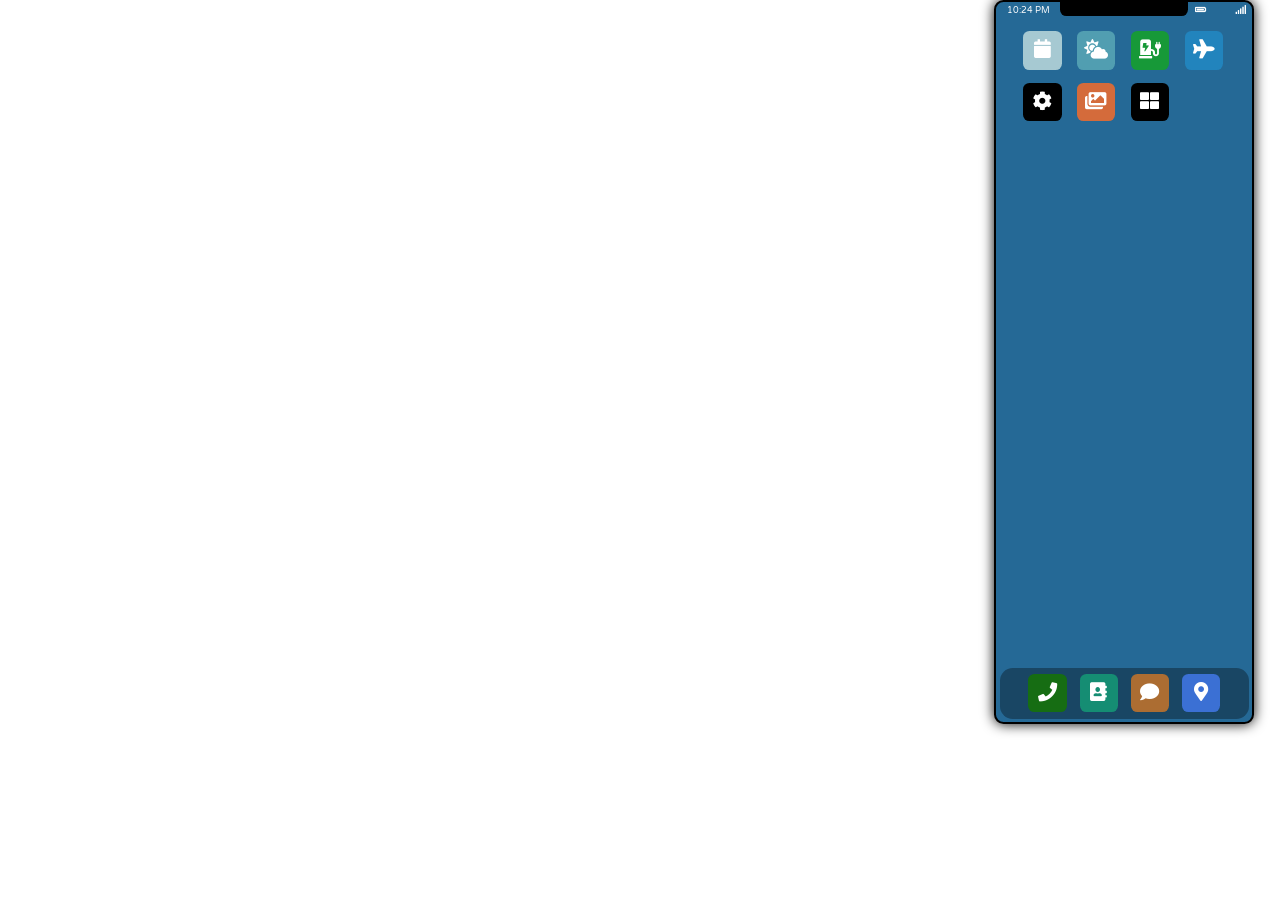
==== index.html @ 5452edf6 "added new apps and fixed ui issues" ====
<!DOCTYPE html>
<html lang="en">
  <head>
    <meta charset="utf-8" />
    <link rel="stylesheet" href="css/fontawesome.css" />
    <link rel="stylesheet" href="css/app.css" />
    <title>smartphone</title>
  </head>
  <body>
    <div id="smartphone">
      <div id="head">
        <div id="clock">
          <div class="time"></div>
        </div>
        <div id="notch"></div>
        <div id="headInfo">
         
          <i class="fas fa-battery-full" id="battery"></i>
          <i class="fas fa-signal" id="signal"></i>
        </div>
      </div>
      <div id="homeScreen">
        <div id="apps">
          <div class="app" id="appCalenderButton">
            <i class="fas fa-calendar"></i>
          </div>
          <div class="app" id="appWeatherButton">
            <i class="fas fa-cloud-sun"></i>
          </div>
          <div class="app" id="appChargeButton">
            <i class="fas fa-charging-station"></i>
          </div>
          <div class="app" id="appAirplaneButton">
            <i class="fas fa-plane"></i>
          </div>
          <div class="app" id="appSettingsButton">
          <i class="fas fa-cog"></i>
          </div>
          <div class="app" id="appGalleryButton">
          <i class="fas fa-images"></i>
          </div>
          <div class="app" id="appWidgetsButton">
          <i class="fas fa-th-large"></i>
          </div>
        </div>
        <div id="fav">
          <div class="app" id="appPhoneButton">
            <i class="fas fa-phone"></i>
          </div>
          <div class="app" id="appContactsButton">
            <i class="fas fa-address-book"></i>
          </div>
          <div class="app" id="appMessagesButton">
            <i class="fas fa-comment"></i>
          </div>
          <div class="app" id="appGpsButton">
            <i class="fas fa-map-marker-alt"></i>
          </div>
        </div>
      </div>

      <div id="appScreen">
        <!-- CONTACTS -->
        <div id="appContacts">
          <div id="appContactsOverview">
            <h5>Contacts</h5>
            <input type="text" id="appContactsSearch" placeholder="Search" />
            <div id="appContactsList"></div>
          </div>
          <div id="appContactsEdit">
            <div id="editContactHead">
              <i class="fas fa-chevron-left"></i> Contacts
            </div>
            <div id="editContactLetter">
              <span></span>
            </div>
            <div id="editContactName"></div>
            <div id="editContactButtons">
              <div><i class="fas fa-phone"></i></div>
              <div><i class="fas fa-comment"></i></div>
              <div id="editContactDeleteButton">
                <i class="fas fa-trash"></i>
              </div>
            </div>
            <div id="editContact">
              <input type="hidden" id="contactId" />
              <input type="text" id="contactNewName" />
              <input type="text" id="contactNewPhone" />
            </div>
          </div>
        </div>
        <!-- CONTACTS END -->
		 <!-- Settings App -->
		<div id="appSettings" style="display:none;">
			<div class="settings-header">
			<h5>Settings</h5>
			<input type="text" placeholder="Search settings" id="settingsSearch"/>
			</div>
			<div class="settings-list">
			<div class="settings-item" data-section="about">
				<i class="fas fa-info-circle"></i>
				<span>About Phone</span>
			</div>
			<div class="settings-item" data-section="network">
				<i class="fas fa-wifi"></i>
				<span>Network & Internet</span>
			</div>
			<div class="settings-item" data-section="apps">
				<i class="fas fa-mobile-alt"></i>
				<span>Apps</span>
			</div>
			<div class="settings-item" data-section="notifications">
				<i class="fas fa-bell"></i>
				<span>Notifications</span>
			</div>
			<div class="settings-item" data-section="battery">
				<i class="fas fa-battery-full"></i>
				<span>Battery</span>
			</div>
			<div class="settings-item" data-section="wallpaper">
				<i class="fas fa-image"></i>
				<span>Wallpaper & Style</span>
			</div>
			</div>
		</div>

		<!-- Gallery App -->
		<div id="appGallery" style="display:none;">
			<div class="gallery-header">
			<h5>Photos</h5>
			<div class="gallery-actions">
				<i class="fas fa-search"></i>
				<i class="fas fa-ellipsis-v"></i>
			</div>
			</div>
			<div class="gallery-tabs">
			<span class="active">Photos</span>
			<span>Albums</span>
			<span>Sharing</span>
			</div>
			<div class="gallery-grid" id="photoGrid"></div>
		</div>

		<!-- Widgets Panel -->
		<div id="widgetsPanel" style="display:none;">
			<div class="widgets-header">
			<h5>Add Widgets</h5>
			</div>
			<div class="widgets-grid">
			<div class="widget-item" data-widget="clock">
				<i class="fas fa-clock"></i>
				<span>Clock</span>
			</div>
			<div class="widget-item" data-widget="weather">
				<i class="fas fa-cloud-sun"></i>
				<span>Weather</span>
			</div>
			<div class="widget-item" data-widget="calendar">
				<i class="fas fa-calendar"></i>
				<span>Calendar</span>
			</div>
			</div>
		</div>

		 <!-- Messages App Main Screen -->
		 <div id="appMessages" style="display:none;">
			<div class="messages-header">
			  <h5>Messages</h5>
			  <div class="message-actions">
				<i class="fas fa-edit" id="newMessageBtn"></i>
				<i class="fas fa-search" id="searchMessagesBtn"></i>
			  </div>
			</div>
			<div class="messages-search" style="display:none;">
			  <input type="text" placeholder="Search messages" id="messageSearchInput"/>
			</div>
			<div class="messages-list" id="messagesList">
			  <!-- Messages list will be populated here -->
			</div>
		  </div>
		
		  <!-- Individual Chat Screen -->
		  <div id="chatScreen" style="display:none;">
			<div class="chat-header">
			  <div class="chat-header-left">
				<i class="fas fa-chevron-left" id="backToMessages"></i>
				<div class="chat-contact">
				  <div class="chat-contact-name"></div>
				  <div class="chat-contact-status">online</div>
				</div>
			  </div>
			  <div class="chat-header-right">
				<i class="fas fa-phone"></i>
				<i class="fas fa-video"></i>
				<i class="fas fa-info-circle"></i>
			  </div>
			</div>
			
			<div class="chat-messages" id="chatMessages">
			  <!-- Chat messages will be populated here -->
			</div>
		
			<div class="chat-input-area">
			  <div class="chat-attachments">
				<i class="fas fa-camera"></i>
				<i class="fas fa-image"></i>
				<i class="fas fa-map-marker-alt"></i>
				<i class="fas fa-microphone"></i>
			  </div>
			  <div class="chat-input-wrapper">
				<input type="text" placeholder="iMessage" id="messageInput"/>
				<i class="fas fa-paper-plane" id="sendMessage"></i>
			  </div>
			</div>
		  </div>
		
		  <!-- New Message Screen -->
		  <div id="newMessageScreen" style="display:none;">
			<div class="new-message-header">
			  <i class="fas fa-chevron-left" id="backFromNew"></i>
			  <h5>New Message</h5>
			</div>
			<div class="new-message-to">
			  <span>To:</span>
			  <input type="text" id="newMessageRecipient" placeholder="Enter name or number"/>
			</div>
			<div class="suggested-contacts" id="suggestedContacts">
			  <!-- Suggested contacts will appear here -->
			</div>
		  </div>
		
		  <!-- Attachment Preview -->
		  <div id="attachmentPreview" style="display:none;">
			<div class="attachment-header">
			  <i class="fas fa-times" id="closeAttachment"></i>
			  <div class="attachment-actions">
				<i class="fas fa-crop"></i>
				<i class="fas fa-adjust"></i>
				<i class="fas fa-magic"></i>
			  </div>
			</div>
			<div class="attachment-content">
			  <!-- Preview content goes here -->
			</div>
			<div class="attachment-footer">
			  <button id="cancelAttachment">Cancel</button>
			  <button id="sendAttachment">Send</button>
			</div>
		  </div>
		   <!-- Phone App Main Screen -->
  <div id="phoneApp" style="display:none;">
    <div class="phone-tabs">
      <div class="tab active" data-tab="favorites">
        <i class="fas fa-star"></i>
        <span>Favorites</span>
      </div>
      <div class="tab" data-tab="recents">
        <i class="fas fa-clock"></i>
        <span>Recents</span>
      </div>
      <div class="tab" data-tab="contacts">
        <i class="fas fa-address-book"></i>
        <span>Contacts</span>
      </div>
      <div class="tab" data-tab="keypad">
        <i class="fas fa-th"></i>
        <span>Keypad</span>
      </div>
    </div>

    <!-- Favorites Screen -->
    <div class="phone-screen active" id="favoritesScreen">
      <div class="favorites-list">
        <!-- Favorites will be populated here -->
      </div>
      <button class="add-favorite-btn">
        <i class="fas fa-plus"></i> Add Favorite
      </button>
    </div>

    <!-- Recents Screen -->
    <div class="phone-screen" id="recentsScreen">
      <div class="recents-list">
        <!-- Recent calls will be populated here -->
      </div>
      <button class="clear-recents-btn">
        <i class="fas fa-trash"></i> Clear
      </button>
    </div>

    <!-- Contacts Screen -->
    <div class="phone-screen" id="contactsScreen">
      <div class="contacts-search">
        <i class="fas fa-search"></i>
        <input type="text" placeholder="Search Contacts" id="contactSearchInput"/>
      </div>
      <div class="contacts-list">
        <!-- Contacts will be populated here -->
      </div>
      <button class="add-contact-btn">
        <i class="fas fa-plus"></i> Add Contact
      </button>
    </div>

    <!-- Keypad Screen -->
    <div class="phone-screen" id="keypadScreen">
      <div class="keypad-display">
        <input type="tel" id="phoneNumber" readonly/>
        <i class="fas fa-backspace" id="backspace"></i>
      </div>
      <div class="keypad-grid">
        <!-- Keypad buttons will be generated here -->
      </div>
      <button class="call-btn">
        <i class="fas fa-phone"></i>
      </button>
    </div>
  </div>

  <!-- Call Screen -->
  <div id="callScreen" style="display:none;">
    <div class="call-info">
      <div class="caller-name" style="text-align: center;">John Doe</div>
      <div class="call-status" style="text-align: center;">Calling...</div>
      <div class="call-timer" style="text-align: center;">00:00</div>
    </div>
    <div class="caller-avatar">
      <i class="fas fa-user"></i>
    </div>
    <div class="call-actions">
      <button class="mute-btn">
        <i class="fas fa-microphone-slash"></i>
      </button>
      <button class="keypad-btn">
        <i class="fas fa-th"></i>
      </button>
      <button class="speaker-btn">
        <i class="fas fa-volume-up"></i>
      </button>
      <button class="add-call-btn">
        <i class="fas fa-plus"></i>
      </button>
      <button class="end-call-btn">
        <i class="fas fa-phone-slash"></i>
      </button>
    </div>
  </div>

      </div>

      <div id="homeButton"></div>
    </div>
    <script>
      
	</script>
    <script src="js/jquery.js"></script>
    <script src="js/app.js"></script>
  </body>
</html>
---- css/app.css ----
@font-face {
	font-family: 'Varela Round';
	font-style: normal;
	font-weight: 400;
	src: url('../font/varela-round-v12-latin-regular.eot');
	src: local('Varela Round Regular'), local('VarelaRound-Regular'),
		url('../font/varela-round-v12-latin-regular.eot?#iefix')
			format('embedded-opentype'),
		url('../font/varela-round-v12-latin-regular.woff2') format('woff2'),
		url('../font/varela-round-v12-latin-regular.woff') format('woff'),
		url('../font/varela-round-v12-latin-regular.ttf') format('truetype'),
		url('../font/varela-round-v12-latin-regular.svg#VarelaRound')
			format('svg');
}
:root {
	--border: rgb(0, 0, 0);
	--font: #fff;
	--background: rgb(37, 105, 150);
	--fav: rgb(25, 70, 100);
	--fav-dark: rgb(17, 47, 66);
	--red: rgb(207, 102, 102);
}
* {
	margin: 0;
	padding: 0;
	font-family: 'Varela Round', Helvetica, sans-serif;
}
*:focus {
	outline: none;
}
body {
	font-size: 1vw;
	overflow: hidden;
}
h5 {
	text-align: center;
	font-size: 1vw;
  margin: 4% 0;
}
#smartphone {
	color: var(--font);
	background-color: var(--background);
	position: absolute;
	width: 20vw;
	height: 80vh;
	border: 0.2vw solid var(--border);
	right: 2vw;
	/* bottom: -29vw; */
	border-radius: 0.75vw;
	box-shadow: 0 0 1vw var(--border);
	/* opacity: 0.5; */
}
#head {
	display: flex;
	align-items: center;
	justify-content: center;
	height: 1vw;
	font-size: 0.7vw;
}
#head > div {
	text-align: center;
	padding-top: 0.25vw;
}
#notch {
	background-color: #000;
	min-height: 100%;
	border-bottom-left-radius: 0.5vw;
	border-bottom-right-radius: 0.5vw;
	width: 50%;
}
#clock,
#headInfo {
	width: 25%;
}
#headInfo {
	display: flex;
	align-items: center;
	justify-content: space-between;
}
#headInfo i {
	padding: 0.5vw;
}
#homeScreen {
	min-height: calc(100% - 1vw);
	position: relative;
}
#appScreen {
	min-height: calc(100% - 5vw);
	max-height: calc(100% - 5vw);
	overflow: auto;
	padding: 0.5vw;
	position: relative;
}
#appScreen::-webkit-scrollbar {
	display: none;
}
input[type='text'] {
	width: calc(100% - 0.5vw);
	margin: 0.25vw 0;
	background-color: var(--fav-dark);
	border: 0;
	padding: 1vw 0.25vw;
	color: var(--font);
	border-radius: 0.25vw;
	font-size: 0.75vw;
}
input[type='text']::placeholder{
  padding: 0 2%;

}
#homeButton {
	position: absolute;
	bottom: 0;
	width: 2vw;
	height: 2vw;
	left: calc(100% / 2 - 1vw);
	bottom: 0;
	border: 0.1vw solid #000;
	border-radius: 100%;
	background-color: #000;
	opacity: 0.25;
	margin: 0.5vw 0;
}
#homeButton:hover {
	opacity: 0.5;
	cursor: pointer;
}
#appScreen,
#homeButton {
	display: none;
}
#fav,
#apps {
	display: flex;
	align-items: center;
	justify-content: center;
}
#apps {
  display: grid;
  grid-template-columns: 1fr 1fr 1fr 1fr;
  padding: 4% 8%;
	/* display: flex;
	flex-direction: row;
	flex-wrap: wrap;
	align-items: flex-start;
	justify-content: flex-start; */
}
#fav {
	position: absolute;
	bottom: 0;
	width: calc(100% - 0.5vw);
	margin: 0.25vw;
	height: 4vw;
	background-color: var(--fav);
	border-radius: 1vw;
}
.app {
	background-color: #000;
	width: 3vw;
	height: 3vw;
	margin: 0.5vw;
	border-radius: 0.5vw;
	text-align: center;
	font-size: 1.5vw;
	line-height: 3vw;
	cursor: pointer;
	position: relative;
	user-select: none;
}
.app:hover {
	opacity: 0.75;
}
#fav > .app {
	margin: 0.5vw;
	width: 3vw;
	height: 3vw;
	line-height: 3vw;
}
#appPhoneButton {
	background-color: rgb(22, 109, 19);
}
#appContactsButton {
	background-color: rgb(21, 141, 115);
}
#appMessagesButton {
	background-color: rgb(172, 109, 50);
}
#appAirplaneButton {
	background-color: rgb(34, 132, 189);
}
#appChargeButton {
	background-color: rgb(23, 153, 56);
}
#appCalenderButton{
  background-color: rgb(166, 201, 210);
}
#appWeatherButton {
	background-color: rgb(81, 158, 177);
}
#appGpsButton {
	background-color: rgb(59, 112, 212);
}

#appGalleryButton{
  background-color: rgb(212, 107, 59);
}
.contact {
	cursor: pointer;
}
#appContactsList > div {
	border-bottom: 0.05vw solid rgb(50, 121, 165);
	padding: 0.25vw;
	font-size: 0.75vw;
}
#appContactsEdit {
	display: none;
}
#appContactsOverview {
	display: none;
}
#editContactHead {
	font-size: 0.75vw;
	cursor: pointer;
	width: 50%;
}
#editContactLetter,
#editContactButtons > div {
	width: 3vw;
	height: 3vw;
	background-color: rgb(182, 182, 182);
	border-radius: 100%;
	margin-left: calc(100% / 2 - 1.5vw);
	text-align: center;
	font-size: 2vw;
	opacity: 0.7;
	display: flex;
	align-items: center;
	justify-content: center;
}
#editContactButtons {
	width: 75%;
	margin: 1vw auto;
	display: flex;
	align-items: center;
	justify-content: space-between;
}
#editContactDeleteButton {
	color: var(--red);
}
#editContactButtons > div {
	cursor: pointer;
	font-size: 1vw;
	width: 2.5vw;
	height: 2.5vw;
	margin-left: 0;
	opacity: 1;
	background-color: var(--fav);
}
#editContactButtons > div:hover {
	opacity: 0.7;
}
#editContactName {
	margin-top: 1vw;
	text-align: center;
}
/* Settings Styles */
#appSettings {
    height: 100%;
    background: var(--background);
  }
  
  .settings-header {
    padding: 0.5vw;
  }
  
  .settings-item {
    display: flex;
    align-items: center;
    padding: 0.75vw;
    border-bottom: 0.05vw solid var(--fav);
    cursor: pointer;
  }
  
  .settings-item i {
    margin-right: 0.75vw;
    width: 1.5vw;
    text-align: center;
  }
  
  .settings-item:hover {
    background: var(--fav);
  }
  
  /* Gallery Styles */
  #appGallery {
    height: 100%;
    background: var(--background);
  }
  
  .gallery-header {
    display: flex;
    justify-content: space-between;
    align-items: center;
    padding: 0.5vw;
  }
  
  .gallery-actions i {
    margin-left: 0.5vw;
    cursor: pointer;
  }
  
  .gallery-tabs {
    display: flex;
    border-bottom: 0.05vw solid var(--fav);
    padding: 0.5vw;
  }
  
  .gallery-tabs span {
    margin-right: 1vw;
    cursor: pointer;
    padding: 0.25vw 0;
  }
  
  .gallery-tabs span.active {
    border-bottom: 0.1vw solid var(--font);
  }
  
  .gallery-grid {
    display: grid;
    grid-template-columns: repeat(3, 1fr);
    gap: 0.25vw;
    padding: 0.5vw;
  }
  
  /* Widgets Styles */
  #widgetsPanel {
    position: absolute;
    bottom: 0;
    left: 0;
    right: 0;
    background: var(--background);
    height: 70%;
    border-top-left-radius: 1vw;
    border-top-right-radius: 1vw;
    padding: 1vw;
    transform: translateY(100%);
    transition: transform 0.3s ease;
  }
  
  #widgetsPanel.show {
    transform: translateY(0);
  }
  
  .widgets-grid {
    display: grid;
    grid-template-columns: repeat(3, 1fr);
    gap: 1vw;
    padding: 1vw;
  }
  
  .widget-item {
    display: flex;
    flex-direction: column;
    align-items: center;
    padding: 1vw;
    background: var(--fav);
    border-radius: 0.5vw;
    cursor: pointer;
  }
  
  /* Home Screen Widget Styles */
  .home-widget {
    position: absolute;
    background: rgba(0,0,0,0.5);
    border-radius: 0.5vw;
    padding: 0.5vw;
    min-width: 3vw;
    min-height: 3vw;
  }

  #appMessages {
    height: 100%;
    background: var(--background);
  }

  .messages-header {
    display: flex;
    justify-content: space-between;
    align-items: center;
    padding: 0.75vw;
    border-bottom: 0.05vw solid var(--fav);
  }

  .message-actions i {
    margin-left: 1vw;
    cursor: pointer;
  }

  .messages-search {
    padding: 0.5vw;
    border-bottom: 0.05vw solid var(--fav);
  }

  .message-preview {
    display: flex;
    padding: 0.75vw;
    border-bottom: 0.05vw solid var(--fav);
    cursor: pointer;
  }

  .message-preview:hover {
    background: var(--fav);
  }

  .message-contact-photo {
    width: 3vw;
    height: 3vw;
    background: var(--fav-dark);
    border-radius: 50%;
    margin-right: 0.75vw;
    display: flex;
    align-items: center;
    justify-content: center;
    font-size: 1.5vw;
  }

  .message-info {
    flex: 1;
  }

  .message-header {
    display: flex;
    justify-content: space-between;
    margin-bottom: 0.25vw;
  }

  .message-time {
    font-size: 0.7vw;
    opacity: 0.7;
  }

  .message-preview-text {
    font-size: 0.8vw;
    opacity: 0.8;
    white-space: nowrap;
    overflow: hidden;
    text-overflow: ellipsis;
  }

  /* Chat Screen Styles */
  #chatScreen {
    height: 100%;
    display: flex;
    flex-direction: column;
    background: var(--background);
  }

  .chat-header {
    display: flex;
    justify-content: space-between;
    align-items: center;
    padding: 0.75vw;
    border-bottom: 0.05vw solid var(--fav);
  }

  .chat-header-left {
    display: flex;
    align-items: center;
  }

  .chat-header-left i {
    margin-right: 1vw;
    cursor: pointer;
  }

  .chat-contact-status {
    font-size: 0.7vw;
    opacity: 0.7;
  }

  .chat-header-right i {
    margin-left: 1vw;
    cursor: pointer;
  }

  .chat-messages {
    flex: 1;
    overflow-y: auto;
    padding: 1vw;
    display: flex;
    flex-direction: column;
  }

  .message-bubble {
    max-width: 70%;
    padding: 0.75vw;
    border-radius: 1vw;
    margin-bottom: 0.5vw;
    position: relative;
  }

  .message-sent {
    background: #0B93F6;
    align-self: flex-end;
    border-bottom-right-radius: 0.2vw;
  }

  .message-received {
    background: var(--fav);
    align-self: flex-start;
    border-bottom-left-radius: 0.2vw;
  }

  .message-time {
    font-size: 0.6vw;
    opacity: 0.7;
    margin-top: 0.25vw;
  }

  .chat-input-area {
    padding: 0.75vw;
    border-top: 0.05vw solid var(--fav);
  }

  .chat-attachments {
    display: flex;
    margin-bottom: 0.5vw;
  }

  .chat-attachments i {
    margin-right: 1vw;
    cursor: pointer;
    opacity: 0.7;
  }

  .chat-attachments i:hover {
    opacity: 1;
  }

  .chat-input-wrapper {
    display: flex;
    align-items: center;
    background: var(--fav);
    border-radius: 1.5vw;
    padding: 0.5vw 1vw;
  }

  .chat-input-wrapper input {
    flex: 1;
    background: none;
    border: none;
    margin: 0;
    padding: 0;
  }

  .chat-input-wrapper i {
    cursor: pointer;
    opacity: 0.7;
  }

  .chat-input-wrapper i:hover {
    opacity: 1;
  }

  /* Attachment Preview Styles */
  #attachmentPreview {
    position: absolute;
    top: 0;
    left: 0;
    right: 0;
    bottom: 0;
    background: var(--background);
    z-index: 1000;
  }

  .attachment-header {
    display: flex;
    justify-content: space-between;
    padding: 0.75vw;
    border-bottom: 0.05vw solid var(--fav);
  }

  .attachment-actions i {
    margin-left: 1vw;
    cursor: pointer;
  }

  .attachment-content {
    flex: 1;
    display: flex;
    align-items: center;
    justify-content: center;
    padding: 1vw;
  }

  .attachment-footer {
    display: flex;
    justify-content: space-between;
    padding: 0.75vw;
    border-top: 0.05vw solid var(--fav);
  }

  .attachment-footer button {
    padding: 0.5vw 1vw;
    border: none;
    border-radius: 1vw;
    cursor: pointer;
  }

  #sendAttachment {
    background: #0B93F6;
    color: white;
  }

  /* Location Sharing Styles */
  .location-preview {
    width: 100%;
    height: 15vw;
    background: var(--fav-dark);
    border-radius: 0.5vw;
    display: flex;
    align-items: center;
    justify-content: center;
    flex-direction: column;
  }

  .location-preview i {
    font-size: 2vw;
    margin-bottom: 0.5vw;
  }


  /* phone app */
  #phoneApp {
    height: 100%;
    background: var(--background);
    display: flex;
    flex-direction: column;
  }

  .phone-tabs {
    display: flex;
    justify-content: space-around;
    padding: 1vw;
    border-bottom: 0.05vw solid var(--fav);
  }

  .tab {
    display: flex;
    flex-direction: column;
    align-items: center;
    opacity: 0.7;
    cursor: pointer;
    transition: opacity 0.3s;
  }

  .tab.active {
    opacity: 1;
    color: var(--accent);
  }

  .tab i {
    font-size: 1.5vw;
    margin-bottom: 0.3vw;
  }

  .tab span {
    font-size: 0.8vw;
  }

  .phone-screen {
    display: none;
    flex: 1;
    overflow-y: auto;
    padding: 1vw;
  }

  .phone-screen.active {
    display: flex;
    flex-direction: column;
  }

  /* Favorites Screen */
  .favorites-list {
    flex: 1;
  }

  .favorite-contact {
    display: flex;
    align-items: center;
    justify-content: space-between;
    padding: 0.5vw;
    border-bottom: 0.05vw solid var(--fav);
  }

  .favorite-avatar {
    width: 3vw;
    height: 3vw;
    background: var(--fav);
    border-radius: 50%;
    display: flex;
    align-items: center;
    justify-content: center;
    margin-right: 1vw;
  }

  /* Recents Screen */
  .recent-call {
    display: flex;
    align-items: center;
    justify-content: space-between;
    padding: 0.8vw;
    border-bottom: 0.05vw solid var(--fav);
  }

  .call-type {
    margin-right: 1vw;
  }

  .call-type.missed {
    color: #ff3b30;
  }

  .call-info {
    flex: 1;
  }

  .call-time {
    font-size: 0.8vw;
    opacity: 0.7;
  }

  /* Contacts Screen */
  .contacts-search {
    position: relative;
    margin-bottom: 1vw;
  }

  .contacts-search i {
    position: absolute;
    left: 1vw;
    top: 50%;
    transform: translateY(-50%);
    opacity: 0.7;
  }

  .contacts-search input {
    width: 100%;
    border: none;
    border-radius: 1vw;
    background: var(--fav);
  }

  .contact-item {
    display: flex;
    align-items: center;
    justify-content: space-between;
    padding: 1vw;
    border-bottom: 0.05vw solid var(--fav);
  }
  .contact-actions i{
    margin: 0 4px;
  }

  .contact-avatar {
    width: 3vw;
    height: 3vw;
    background: var(--fav);
    border-radius: 50%;
    display: flex;
    align-items: center;
    justify-content: center;
    margin-right: 1vw;
  }

  /* Keypad Screen */
  .keypad-display {
    text-align: center;
    position: relative;
  }

  .keypad-display input {
    width: 100%;
    padding: 1vw;
    font-size: 2vw;
    text-align: center;
    border: none;
    background: none;
  }

  #backspace {
    position: absolute;
    right: 2vw;
    top: 50%;
    transform: translateY(-50%);
    cursor: pointer;
    opacity: 0.7;
  }

  .keypad-grid {
    display: grid;
    grid-template-columns: repeat(3, 1fr);
    gap: 1vw;
    padding: 1vw;
  }

  .keypad-btn {
    aspect-ratio: 1;
    border: none;
    border-radius: 50%;
    background: var(--fav);
    font-size: 1.5vw;
    cursor: pointer;
    display: flex;
    flex-direction: column;
    align-items: center;
    justify-content: center;
    transition: background-color 0.3s;
  }

  .keypad-btn:hover {
    background: var(--fav-dark);
  }

  .keypad-btn .sub-text {
    font-size: 0.6vw;
    opacity: 0.7;
  }

  .call-btn {
    width: 4vw;
    height: 4vw;
    border-radius: 50%;
    background: #4cd964;
    border: none;
    color: white;
    font-size: 1.5vw;
    cursor: pointer;
    margin: 1vw auto;
    display: flex;
    align-items: center;
    justify-content: center;
  }

  /* Call Screen */
  #callScreen {
    position: absolute;
    top: 0;
    left: 0;
    right: 0;
    bottom: 0;
    background: var(--background);
    display: flex;
    flex-direction: column;
    align-items: center;
    justify-content: space-between;
    padding: 2vw;
  }

  .caller-avatar {
    width: 8vw;
    height: 8vw;
    background: var(--fav);
    margin: 4% 0;
    border-radius: 50%;
    display: flex;
    align-items: center;
    justify-content: center;
    font-size: 4vw;
  }

  .call-actions {
    display: grid;
    grid-template-columns: repeat(3, 1fr);
    gap: 1vw;
  }

  .call-actions button {
    width: 4vw;
    height: 4vw;
    border-radius: 50%;
    border: none;
    background: var(--fav);
    cursor: pointer;
  }
  .add-contact-btn{
    padding: 8px 16px;
    margin-top: 4%;
    font-size: 14px;

  }
  .add-favorite-btn{
    padding: 8px 16px;
    margin-top: 4%;
    font-size: 14px;

  }
  .clear-recents-btn{
    padding: 8px 16px;
    margin-top: 4%;
    font-size: 14px;

  }

  .end-call-btn {
    background: #ff3b30 !important;
    color: white;
  }
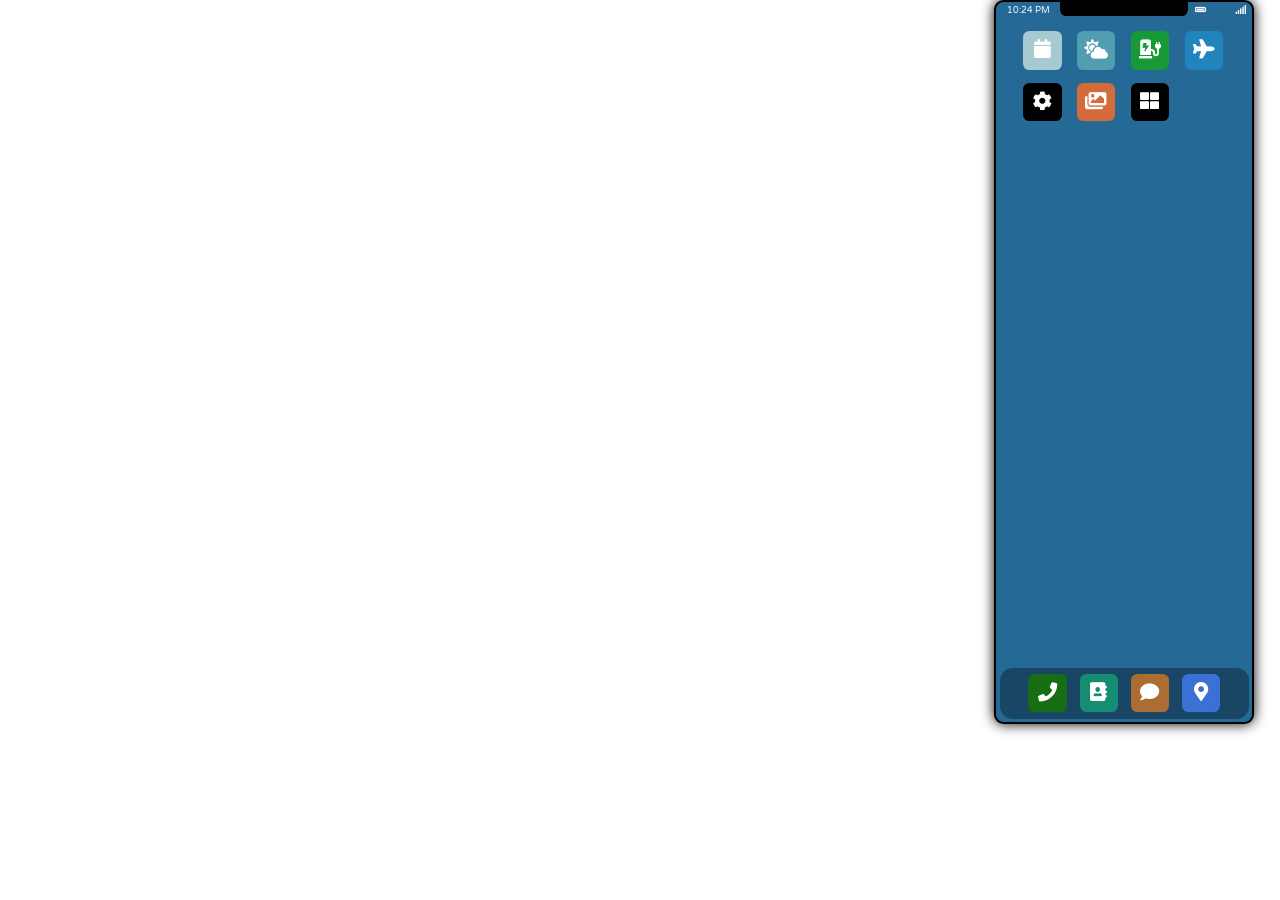
==== commit 18f25837: "added:calendar app" ====
--- a/index.html
+++ b/index.html
@@ -345,6 +345,42 @@
       </button>
     </div>
   </div>
+   <!-- Calendar App -->
+   <div id="calendarApp" class="calendar-app" style="display:none;">
+    <div class="calendar-header">
+      <div class="calendar-title">Calendar</div>
+      <div id="currentMonth"></div>
+      <div class="calendar-nav">
+        <button id="prevMonth"><i class="fas fa-chevron-left"></i></button>
+        <button id="nextMonth"><i class="fas fa-chevron-right"></i></button>
+      </div>
+    </div>
+    
+    <div class="weekdays">
+      <div>Sun</div>
+      <div>Mon</div>
+      <div>Tue</div>
+      <div>Wed</div>
+      <div>Thu</div>
+      <div>Fri</div>
+      <div>Sat</div>
+    </div>
+    
+    <div class="calendar-grid"></div>
+    
+    <button class="add-event">+</button>
+  </div>
+
+  <!-- Event Modal -->
+  <div class="event-modal">
+    <h3>Add Event</h3>
+    <input type="text" id="eventTitle" placeholder="Event title">
+    <input type="time" id="eventTime">
+    <div class="modal-buttons">
+      <button class="cancel">Cancel</button>
+      <button class="save">Save</button>
+    </div>
+  </div>
 
       </div>
 
--- a/css/app.css
+++ b/css/app.css
@@ -906,3 +906,175 @@
     background: #ff3b30 !important;
     color: white;
   }
+
+   /* Calendar App Styles */
+   .calendar-app {
+    display: none;
+    height: calc(100% - 24px);
+    background: #f8fafc00;
+    color: #1a1a1a;
+    overflow: hidden;
+  }
+
+  .calendar-header {
+    padding: 16px;
+    background: var(--app-color);
+    color: white;
+  }
+
+  .calendar-title {
+    font-size: 24px;
+    font-weight: 600;
+    margin-bottom: 8px;
+  }
+
+  .calendar-nav {
+    display: flex;
+    justify-content: space-between;
+    align-items: center;
+    margin-top: 16px;
+  }
+
+  .calendar-nav button {
+    background: none;
+    border: none;
+    color: white;
+    cursor: pointer;
+    padding: 4px 8px;
+  }
+
+  .weekdays {
+    display: grid;
+    grid-template-columns: repeat(7, 1fr);
+    text-align: center;
+    padding: 8px 0;
+    background: #f1f5f9;
+    font-weight: 600;
+    font-size: 12px;
+    color: #64748b;
+  }
+
+  .calendar-grid {
+    display: grid;
+    grid-template-columns: repeat(7, 1fr);
+    gap: 1px;
+    background: #e2e8f0;
+    flex-grow: 1;
+  }
+
+  .calendar-day {
+    aspect-ratio: 1;
+    background: white;
+    padding: 4px;
+    font-size: 12px;
+    cursor: pointer;
+    position: relative;
+  }
+
+  .calendar-day.today {
+    background: #eff6ff;
+    font-weight: 600;
+    color: var(--app-color);
+  }
+
+  .calendar-day.other-month {
+    color: #94a3b8;
+  }
+
+  .calendar-day:hover {
+    background: #f1f5f9;
+  }
+
+  .event-dot {
+    width: 4px;
+    height: 4px;
+    background: var(--app-color);
+    border-radius: 50%;
+    position: absolute;
+    bottom: 4px;
+    left: 50%;
+    transform: translateX(-50%);
+  }
+
+  .add-event {
+    position: absolute;
+    bottom: 24px;
+    right: 24px;
+    width: 48px;
+    height: 48px;
+    background: var(--app-color);
+    border-radius: 50%;
+    display: flex;
+    align-items: center;
+    justify-content: center;
+    color: white;
+    font-size: 24px;
+    box-shadow: 0 4px 6px rgba(0, 0, 0, 0.1);
+    cursor: pointer;
+    border: none;
+  }
+
+  .add-event:hover {
+    transform: scale(1.05);
+  }
+
+  /* Event Modal */
+  .event-modal {
+    display: none;
+    position: absolute;
+    top: 50%;
+    left: 50%;
+    transform: translate(-50%, -50%);
+    background: white;
+    padding: 16px;
+    border-radius: 12px;
+    width: 80%;
+    box-shadow: 0 4px 6px rgba(0, 0, 0, 0.1);
+  }
+
+  .event-modal input {
+    width: 100%;
+    padding: 8px;
+    margin: 8px 0;
+    border: 1px solid #e2e8f0;
+    border-radius: 4px;
+  }
+
+  .modal-buttons {
+    display: flex;
+    justify-content: flex-end;
+    gap: 8px;
+    margin-top: 16px;
+  }
+
+  .modal-buttons button {
+    padding: 8px 16px;
+    border-radius: 4px;
+    border: none;
+    cursor: pointer;
+  }
+
+  .modal-buttons button.save {
+    background: var(--app-color);
+    color: rgb(71, 71, 71);
+  }
+
+  .modal-buttons button.cancel {
+    background: #e2e8f0;
+    color: #64748b;
+  }
+
+  /* Screen transition */
+  .screen {
+    display: none;
+    height: calc(100% - 24px);
+  }
+
+  .screen.active {
+    display: block;
+  }
+
+  .home-screen {
+    background: linear-gradient(180deg, #2563eb, #3b82f6);
+    padding: 16px;
+  }
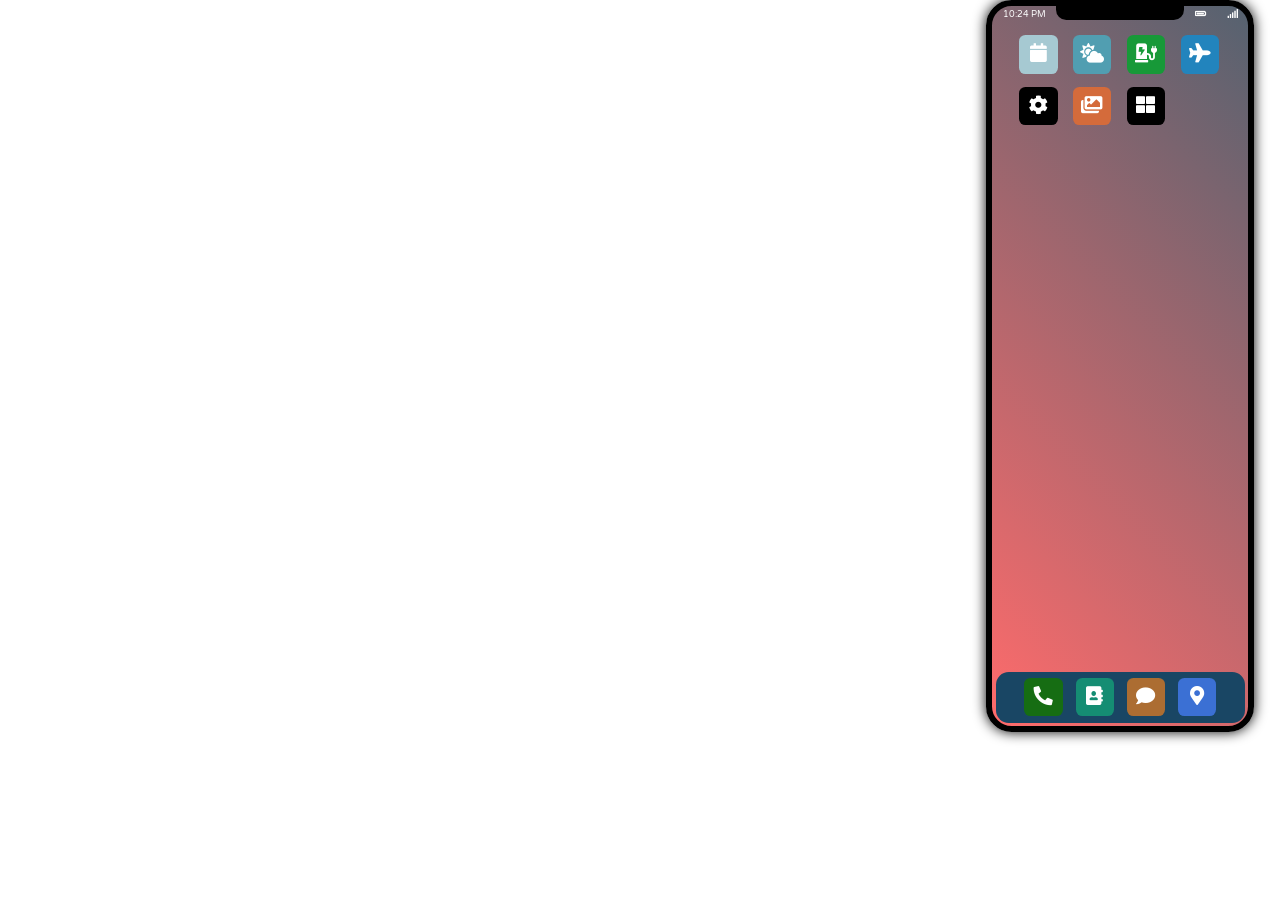
==== commit 8c7b34cb: "fixed layout and ui andded new functionality settings" ====
--- a/index.html
+++ b/index.html
@@ -45,7 +45,7 @@
         </div>
         <div id="fav">
           <div class="app" id="appPhoneButton">
-            <i class="fas fa-phone"></i>
+            <i class="fas fa-phone" style="rotate: 90deg;"></i>
           </div>
           <div class="app" id="appContactsButton">
             <i class="fas fa-address-book"></i>
@@ -76,7 +76,7 @@
             </div>
             <div id="editContactName"></div>
             <div id="editContactButtons">
-              <div><i class="fas fa-phone"></i></div>
+              <div><i class="fas fa-phone" style="rotate: 90deg;"></i></div>
               <div><i class="fas fa-comment"></i></div>
               <div id="editContactDeleteButton">
                 <i class="fas fa-trash"></i>
@@ -91,38 +91,80 @@
         </div>
         <!-- CONTACTS END -->
 		 <!-- Settings App -->
-		<div id="appSettings" style="display:none;">
-			<div class="settings-header">
-			<h5>Settings</h5>
-			<input type="text" placeholder="Search settings" id="settingsSearch"/>
-			</div>
-			<div class="settings-list">
-			<div class="settings-item" data-section="about">
-				<i class="fas fa-info-circle"></i>
-				<span>About Phone</span>
-			</div>
-			<div class="settings-item" data-section="network">
-				<i class="fas fa-wifi"></i>
-				<span>Network & Internet</span>
-			</div>
-			<div class="settings-item" data-section="apps">
-				<i class="fas fa-mobile-alt"></i>
-				<span>Apps</span>
-			</div>
-			<div class="settings-item" data-section="notifications">
-				<i class="fas fa-bell"></i>
-				<span>Notifications</span>
-			</div>
-			<div class="settings-item" data-section="battery">
-				<i class="fas fa-battery-full"></i>
-				<span>Battery</span>
-			</div>
-			<div class="settings-item" data-section="wallpaper">
-				<i class="fas fa-image"></i>
-				<span>Wallpaper & Style</span>
-			</div>
-			</div>
-		</div>
+     <div id="appSettings">
+      <div class="settings-header">
+          <h5>Settings</h5>
+          <input type="text" placeholder="Search settings" id="settingsSearch"/>
+      </div>
+
+      <div class="settings-list">
+          <div class="settings-item" data-section="display">
+              <i class="fas fa-desktop"></i>
+              <span>Display & Theme</span>
+          </div>
+          <div class="settings-item" data-section="wallpaper">
+              <i class="fas fa-image"></i>
+              <span>Wallpaper & Style</span>
+          </div>
+          <div class="settings-item" data-section="network">
+              <i class="fas fa-wifi"></i>
+              <span>Network & Internet</span>
+          </div>
+          <div class="settings-item" data-section="battery">
+              <i class="fas fa-battery-full"></i>
+              <span>Battery</span>
+          </div>
+          <div class="settings-item" data-section="sound">
+              <i class="fas fa-volume-up"></i>
+              <span>Sound & Vibration</span>
+          </div>
+          <div class="settings-item" data-section="privacy">
+              <i class="fas fa-shield-alt"></i>
+              <span>Privacy & Security</span>
+          </div>
+          <div class="settings-item" data-section="about">
+              <i class="fas fa-info-circle"></i>
+              <span>About Phone</span>
+          </div>
+      </div>
+
+      <!-- Display & Theme Section -->
+      <div id="display" class="settings-content">
+          <div class="setting-option">
+              <div class="setting-option-header">
+                  <span>Dark Mode</span>
+                  <label class="switch">
+                      <input type="checkbox" id="themeToggle">
+                      <span class="slider"></span>
+                  </label>
+              </div>
+              <div class="setting-description">
+                  Enable dark mode to reduce eye strain in low light conditions
+              </div>
+          </div>
+          <div class="setting-option">
+              <div class="setting-option-header">
+                  <span>Font Size</span>
+                  <select id="fontSize">
+                      <option value="small">Small</option>
+                      <option value="medium" selected>Medium</option>
+                      <option value="large">Large</option>
+                  </select>
+              </div>
+          </div>
+      </div>
+
+      <!-- Wallpaper Section -->
+      <div id="wallpaper" class="settings-content">
+          <div class="wallpaper-grid">
+              <div class="wallpaper-option" style="background: linear-gradient(45deg, #ff6b6b, #556270)"></div>
+              <div class="wallpaper-option" style="background: linear-gradient(45deg, #4ecdc4, #556270)"></div>
+              <div class="wallpaper-option" style="background: linear-gradient(45deg, #fc354c, #0abfbc)"></div>
+              <div class="wallpaper-option" style="background: linear-gradient(45deg, #4776e6, #8e54e9)"></div>
+          </div>
+      </div>
+      </div>
+<!-- settings app end -->
 
 		<!-- Gallery App -->
 		<div id="appGallery" style="display:none;">
@@ -190,7 +232,7 @@
 				</div>
 			  </div>
 			  <div class="chat-header-right">
-				<i class="fas fa-phone"></i>
+				<i class="fas fa-phone" style="rotate: 90deg;"></i>
 				<i class="fas fa-video"></i>
 				<i class="fas fa-info-circle"></i>
 			  </div>
@@ -312,7 +354,7 @@
         <!-- Keypad buttons will be generated here -->
       </div>
       <button class="call-btn">
-        <i class="fas fa-phone"></i>
+        <i class="fas fa-phone" style="rotate: 90deg;"></i>
       </button>
     </div>
   </div>
--- a/css/app.css
+++ b/css/app.css
@@ -1,3 +1,12 @@
+@import url('./app/calender.css');
+@import url('./app/phone.css');
+@import url('./app/message.css');
+@import url('./app/settings.css');
+@import url('./app/contact.css');
+@import url('./app/gallery.css');
+@import url('./app/weather.css');
+@import url('./app/widgetpanel.css');
+
 @font-face {
 	font-family: 'Varela Round';
 	font-style: normal;
@@ -12,13 +21,26 @@
 		url('../font/varela-round-v12-latin-regular.svg#VarelaRound')
 			format('svg');
 }
+
+
 :root {
 	--border: rgb(0, 0, 0);
 	--font: #fff;
-	--background: rgb(37, 105, 150);
+	--background: rgba(0, 0, 0, 0.774);
+	--button: rgb(0, 0, 0);
+	--wallpaper: linear-gradient(45deg, #ff6b6b, #556270);
 	--fav: rgb(25, 70, 100);
 	--fav-dark: rgb(17, 47, 66);
 	--red: rgb(207, 102, 102);
+}
+[data-theme="dark"] {
+	--background: #121212;
+	--font: #ffffff;
+	--border: #333333;
+	--hover: #1f1f1f;
+	--primary: #0d6efd;
+	--secondary: #495057;
+	--button: rgb(57, 57, 57);
 }
 * {
 	margin: 0;
@@ -39,14 +61,14 @@
 }
 #smartphone {
 	color: var(--font);
-	background-color: var(--background);
+	background: var(--wallpaper);
 	position: absolute;
 	width: 20vw;
 	height: 80vh;
-	border: 0.2vw solid var(--border);
+	border: 0.5vw solid var(--border);
 	right: 2vw;
 	/* bottom: -29vw; */
-	border-radius: 0.75vw;
+	border-radius: 2vw;
 	box-shadow: 0 0 1vw var(--border);
 	/* opacity: 0.5; */
 }
@@ -56,6 +78,7 @@
 	justify-content: center;
 	height: 1vw;
 	font-size: 0.7vw;
+	border-radius: 0.8vw 0.8vw 0 0;
 }
 #head > div {
 	text-align: center;
@@ -64,35 +87,49 @@
 #notch {
 	background-color: #000;
 	min-height: 100%;
-	border-bottom-left-radius: 0.5vw;
-	border-bottom-right-radius: 0.5vw;
+	border-bottom-left-radius: 0.8vw;
+	border-bottom-right-radius: 0.8vw;
 	width: 50%;
+}
+#clock{
+	border-radius: 1vw 0 0 0;
 }
 #clock,
 #headInfo {
 	width: 25%;
+	
 }
 #headInfo {
 	display: flex;
 	align-items: center;
-	justify-content: space-between;
+	justify-content: space-around;
+	border-radius: 0 1vw 0 0;
+	
 }
 #headInfo i {
 	padding: 0.5vw;
+	
 }
 #homeScreen {
 	min-height: calc(100% - 1vw);
 	position: relative;
+	border-radius: 0 0  0.8vw 0.8vw;
 }
 #appScreen {
-	min-height: calc(100% - 5vw);
-	max-height: calc(100% - 5vw);
+	min-height: calc(100% - 1vw );
+	max-height: calc(100% - 1vw);
 	overflow: auto;
-	padding: 0.5vw;
+	padding: 0 0.5vw;
 	position: relative;
+	background: var(--background);
+	border-radius:  0 0 0.8vw 0.8vw;
+	
 }
 #appScreen::-webkit-scrollbar {
 	display: none;
+}
+input{
+	color: var(--font);
 }
 input[type='text'] {
 	width: calc(100% - 0.5vw);
@@ -103,9 +140,11 @@
 	color: var(--font);
 	border-radius: 0.25vw;
 	font-size: 0.75vw;
+	color: var(--font);
 }
 input[type='text']::placeholder{
   padding: 0 2%;
+  color: var(--font);
 
 }
 #homeButton {
@@ -115,9 +154,9 @@
 	height: 2vw;
 	left: calc(100% / 2 - 1vw);
 	bottom: 0;
-	border: 0.1vw solid #000;
+	border: 0.1vw solid var(--border);
 	border-radius: 100%;
-	background-color: #000;
+	background-color: var(--button);
 	opacity: 0.25;
 	margin: 0.5vw 0;
 }
@@ -179,6 +218,9 @@
 #appPhoneButton {
 	background-color: rgb(22, 109, 19);
 }
+#appPhoneButton i{
+	rotate: 90deg;
+}
 #appContactsButton {
 	background-color: rgb(21, 141, 115);
 }
@@ -204,877 +246,3 @@
 #appGalleryButton{
   background-color: rgb(212, 107, 59);
 }
-.contact {
-	cursor: pointer;
-}
-#appContactsList > div {
-	border-bottom: 0.05vw solid rgb(50, 121, 165);
-	padding: 0.25vw;
-	font-size: 0.75vw;
-}
-#appContactsEdit {
-	display: none;
-}
-#appContactsOverview {
-	display: none;
-}
-#editContactHead {
-	font-size: 0.75vw;
-	cursor: pointer;
-	width: 50%;
-}
-#editContactLetter,
-#editContactButtons > div {
-	width: 3vw;
-	height: 3vw;
-	background-color: rgb(182, 182, 182);
-	border-radius: 100%;
-	margin-left: calc(100% / 2 - 1.5vw);
-	text-align: center;
-	font-size: 2vw;
-	opacity: 0.7;
-	display: flex;
-	align-items: center;
-	justify-content: center;
-}
-#editContactButtons {
-	width: 75%;
-	margin: 1vw auto;
-	display: flex;
-	align-items: center;
-	justify-content: space-between;
-}
-#editContactDeleteButton {
-	color: var(--red);
-}
-#editContactButtons > div {
-	cursor: pointer;
-	font-size: 1vw;
-	width: 2.5vw;
-	height: 2.5vw;
-	margin-left: 0;
-	opacity: 1;
-	background-color: var(--fav);
-}
-#editContactButtons > div:hover {
-	opacity: 0.7;
-}
-#editContactName {
-	margin-top: 1vw;
-	text-align: center;
-}
-/* Settings Styles */
-#appSettings {
-    height: 100%;
-    background: var(--background);
-  }
-  
-  .settings-header {
-    padding: 0.5vw;
-  }
-  
-  .settings-item {
-    display: flex;
-    align-items: center;
-    padding: 0.75vw;
-    border-bottom: 0.05vw solid var(--fav);
-    cursor: pointer;
-  }
-  
-  .settings-item i {
-    margin-right: 0.75vw;
-    width: 1.5vw;
-    text-align: center;
-  }
-  
-  .settings-item:hover {
-    background: var(--fav);
-  }
-  
-  /* Gallery Styles */
-  #appGallery {
-    height: 100%;
-    background: var(--background);
-  }
-  
-  .gallery-header {
-    display: flex;
-    justify-content: space-between;
-    align-items: center;
-    padding: 0.5vw;
-  }
-  
-  .gallery-actions i {
-    margin-left: 0.5vw;
-    cursor: pointer;
-  }
-  
-  .gallery-tabs {
-    display: flex;
-    border-bottom: 0.05vw solid var(--fav);
-    padding: 0.5vw;
-  }
-  
-  .gallery-tabs span {
-    margin-right: 1vw;
-    cursor: pointer;
-    padding: 0.25vw 0;
-  }
-  
-  .gallery-tabs span.active {
-    border-bottom: 0.1vw solid var(--font);
-  }
-  
-  .gallery-grid {
-    display: grid;
-    grid-template-columns: repeat(3, 1fr);
-    gap: 0.25vw;
-    padding: 0.5vw;
-  }
-  
-  /* Widgets Styles */
-  #widgetsPanel {
-    position: absolute;
-    bottom: 0;
-    left: 0;
-    right: 0;
-    background: var(--background);
-    height: 70%;
-    border-top-left-radius: 1vw;
-    border-top-right-radius: 1vw;
-    padding: 1vw;
-    transform: translateY(100%);
-    transition: transform 0.3s ease;
-  }
-  
-  #widgetsPanel.show {
-    transform: translateY(0);
-  }
-  
-  .widgets-grid {
-    display: grid;
-    grid-template-columns: repeat(3, 1fr);
-    gap: 1vw;
-    padding: 1vw;
-  }
-  
-  .widget-item {
-    display: flex;
-    flex-direction: column;
-    align-items: center;
-    padding: 1vw;
-    background: var(--fav);
-    border-radius: 0.5vw;
-    cursor: pointer;
-  }
-  
-  /* Home Screen Widget Styles */
-  .home-widget {
-    position: absolute;
-    background: rgba(0,0,0,0.5);
-    border-radius: 0.5vw;
-    padding: 0.5vw;
-    min-width: 3vw;
-    min-height: 3vw;
-  }
-
-  #appMessages {
-    height: 100%;
-    background: var(--background);
-  }
-
-  .messages-header {
-    display: flex;
-    justify-content: space-between;
-    align-items: center;
-    padding: 0.75vw;
-    border-bottom: 0.05vw solid var(--fav);
-  }
-
-  .message-actions i {
-    margin-left: 1vw;
-    cursor: pointer;
-  }
-
-  .messages-search {
-    padding: 0.5vw;
-    border-bottom: 0.05vw solid var(--fav);
-  }
-
-  .message-preview {
-    display: flex;
-    padding: 0.75vw;
-    border-bottom: 0.05vw solid var(--fav);
-    cursor: pointer;
-  }
-
-  .message-preview:hover {
-    background: var(--fav);
-  }
-
-  .message-contact-photo {
-    width: 3vw;
-    height: 3vw;
-    background: var(--fav-dark);
-    border-radius: 50%;
-    margin-right: 0.75vw;
-    display: flex;
-    align-items: center;
-    justify-content: center;
-    font-size: 1.5vw;
-  }
-
-  .message-info {
-    flex: 1;
-  }
-
-  .message-header {
-    display: flex;
-    justify-content: space-between;
-    margin-bottom: 0.25vw;
-  }
-
-  .message-time {
-    font-size: 0.7vw;
-    opacity: 0.7;
-  }
-
-  .message-preview-text {
-    font-size: 0.8vw;
-    opacity: 0.8;
-    white-space: nowrap;
-    overflow: hidden;
-    text-overflow: ellipsis;
-  }
-
-  /* Chat Screen Styles */
-  #chatScreen {
-    height: 100%;
-    display: flex;
-    flex-direction: column;
-    background: var(--background);
-  }
-
-  .chat-header {
-    display: flex;
-    justify-content: space-between;
-    align-items: center;
-    padding: 0.75vw;
-    border-bottom: 0.05vw solid var(--fav);
-  }
-
-  .chat-header-left {
-    display: flex;
-    align-items: center;
-  }
-
-  .chat-header-left i {
-    margin-right: 1vw;
-    cursor: pointer;
-  }
-
-  .chat-contact-status {
-    font-size: 0.7vw;
-    opacity: 0.7;
-  }
-
-  .chat-header-right i {
-    margin-left: 1vw;
-    cursor: pointer;
-  }
-
-  .chat-messages {
-    flex: 1;
-    overflow-y: auto;
-    padding: 1vw;
-    display: flex;
-    flex-direction: column;
-  }
-
-  .message-bubble {
-    max-width: 70%;
-    padding: 0.75vw;
-    border-radius: 1vw;
-    margin-bottom: 0.5vw;
-    position: relative;
-  }
-
-  .message-sent {
-    background: #0B93F6;
-    align-self: flex-end;
-    border-bottom-right-radius: 0.2vw;
-  }
-
-  .message-received {
-    background: var(--fav);
-    align-self: flex-start;
-    border-bottom-left-radius: 0.2vw;
-  }
-
-  .message-time {
-    font-size: 0.6vw;
-    opacity: 0.7;
-    margin-top: 0.25vw;
-  }
-
-  .chat-input-area {
-    padding: 0.75vw;
-    border-top: 0.05vw solid var(--fav);
-  }
-
-  .chat-attachments {
-    display: flex;
-    margin-bottom: 0.5vw;
-  }
-
-  .chat-attachments i {
-    margin-right: 1vw;
-    cursor: pointer;
-    opacity: 0.7;
-  }
-
-  .chat-attachments i:hover {
-    opacity: 1;
-  }
-
-  .chat-input-wrapper {
-    display: flex;
-    align-items: center;
-    background: var(--fav);
-    border-radius: 1.5vw;
-    padding: 0.5vw 1vw;
-  }
-
-  .chat-input-wrapper input {
-    flex: 1;
-    background: none;
-    border: none;
-    margin: 0;
-    padding: 0;
-  }
-
-  .chat-input-wrapper i {
-    cursor: pointer;
-    opacity: 0.7;
-  }
-
-  .chat-input-wrapper i:hover {
-    opacity: 1;
-  }
-
-  /* Attachment Preview Styles */
-  #attachmentPreview {
-    position: absolute;
-    top: 0;
-    left: 0;
-    right: 0;
-    bottom: 0;
-    background: var(--background);
-    z-index: 1000;
-  }
-
-  .attachment-header {
-    display: flex;
-    justify-content: space-between;
-    padding: 0.75vw;
-    border-bottom: 0.05vw solid var(--fav);
-  }
-
-  .attachment-actions i {
-    margin-left: 1vw;
-    cursor: pointer;
-  }
-
-  .attachment-content {
-    flex: 1;
-    display: flex;
-    align-items: center;
-    justify-content: center;
-    padding: 1vw;
-  }
-
-  .attachment-footer {
-    display: flex;
-    justify-content: space-between;
-    padding: 0.75vw;
-    border-top: 0.05vw solid var(--fav);
-  }
-
-  .attachment-footer button {
-    padding: 0.5vw 1vw;
-    border: none;
-    border-radius: 1vw;
-    cursor: pointer;
-  }
-
-  #sendAttachment {
-    background: #0B93F6;
-    color: white;
-  }
-
-  /* Location Sharing Styles */
-  .location-preview {
-    width: 100%;
-    height: 15vw;
-    background: var(--fav-dark);
-    border-radius: 0.5vw;
-    display: flex;
-    align-items: center;
-    justify-content: center;
-    flex-direction: column;
-  }
-
-  .location-preview i {
-    font-size: 2vw;
-    margin-bottom: 0.5vw;
-  }
-
-
-  /* phone app */
-  #phoneApp {
-    height: 100%;
-    background: var(--background);
-    display: flex;
-    flex-direction: column;
-  }
-
-  .phone-tabs {
-    display: flex;
-    justify-content: space-around;
-    padding: 1vw;
-    border-bottom: 0.05vw solid var(--fav);
-  }
-
-  .tab {
-    display: flex;
-    flex-direction: column;
-    align-items: center;
-    opacity: 0.7;
-    cursor: pointer;
-    transition: opacity 0.3s;
-  }
-
-  .tab.active {
-    opacity: 1;
-    color: var(--accent);
-  }
-
-  .tab i {
-    font-size: 1.5vw;
-    margin-bottom: 0.3vw;
-  }
-
-  .tab span {
-    font-size: 0.8vw;
-  }
-
-  .phone-screen {
-    display: none;
-    flex: 1;
-    overflow-y: auto;
-    padding: 1vw;
-  }
-
-  .phone-screen.active {
-    display: flex;
-    flex-direction: column;
-  }
-
-  /* Favorites Screen */
-  .favorites-list {
-    flex: 1;
-  }
-
-  .favorite-contact {
-    display: flex;
-    align-items: center;
-    justify-content: space-between;
-    padding: 0.5vw;
-    border-bottom: 0.05vw solid var(--fav);
-  }
-
-  .favorite-avatar {
-    width: 3vw;
-    height: 3vw;
-    background: var(--fav);
-    border-radius: 50%;
-    display: flex;
-    align-items: center;
-    justify-content: center;
-    margin-right: 1vw;
-  }
-
-  /* Recents Screen */
-  .recent-call {
-    display: flex;
-    align-items: center;
-    justify-content: space-between;
-    padding: 0.8vw;
-    border-bottom: 0.05vw solid var(--fav);
-  }
-
-  .call-type {
-    margin-right: 1vw;
-  }
-
-  .call-type.missed {
-    color: #ff3b30;
-  }
-
-  .call-info {
-    flex: 1;
-  }
-
-  .call-time {
-    font-size: 0.8vw;
-    opacity: 0.7;
-  }
-
-  /* Contacts Screen */
-  .contacts-search {
-    position: relative;
-    margin-bottom: 1vw;
-  }
-
-  .contacts-search i {
-    position: absolute;
-    left: 1vw;
-    top: 50%;
-    transform: translateY(-50%);
-    opacity: 0.7;
-  }
-
-  .contacts-search input {
-    width: 100%;
-    border: none;
-    border-radius: 1vw;
-    background: var(--fav);
-  }
-
-  .contact-item {
-    display: flex;
-    align-items: center;
-    justify-content: space-between;
-    padding: 1vw;
-    border-bottom: 0.05vw solid var(--fav);
-  }
-  .contact-actions i{
-    margin: 0 4px;
-  }
-
-  .contact-avatar {
-    width: 3vw;
-    height: 3vw;
-    background: var(--fav);
-    border-radius: 50%;
-    display: flex;
-    align-items: center;
-    justify-content: center;
-    margin-right: 1vw;
-  }
-
-  /* Keypad Screen */
-  .keypad-display {
-    text-align: center;
-    position: relative;
-  }
-
-  .keypad-display input {
-    width: 100%;
-    padding: 1vw;
-    font-size: 2vw;
-    text-align: center;
-    border: none;
-    background: none;
-  }
-
-  #backspace {
-    position: absolute;
-    right: 2vw;
-    top: 50%;
-    transform: translateY(-50%);
-    cursor: pointer;
-    opacity: 0.7;
-  }
-
-  .keypad-grid {
-    display: grid;
-    grid-template-columns: repeat(3, 1fr);
-    gap: 1vw;
-    padding: 1vw;
-  }
-
-  .keypad-btn {
-    aspect-ratio: 1;
-    border: none;
-    border-radius: 50%;
-    background: var(--fav);
-    font-size: 1.5vw;
-    cursor: pointer;
-    display: flex;
-    flex-direction: column;
-    align-items: center;
-    justify-content: center;
-    transition: background-color 0.3s;
-  }
-
-  .keypad-btn:hover {
-    background: var(--fav-dark);
-  }
-
-  .keypad-btn .sub-text {
-    font-size: 0.6vw;
-    opacity: 0.7;
-  }
-
-  .call-btn {
-    width: 4vw;
-    height: 4vw;
-    border-radius: 50%;
-    background: #4cd964;
-    border: none;
-    color: white;
-    font-size: 1.5vw;
-    cursor: pointer;
-    margin: 1vw auto;
-    display: flex;
-    align-items: center;
-    justify-content: center;
-  }
-
-  /* Call Screen */
-  #callScreen {
-    position: absolute;
-    top: 0;
-    left: 0;
-    right: 0;
-    bottom: 0;
-    background: var(--background);
-    display: flex;
-    flex-direction: column;
-    align-items: center;
-    justify-content: space-between;
-    padding: 2vw;
-  }
-
-  .caller-avatar {
-    width: 8vw;
-    height: 8vw;
-    background: var(--fav);
-    margin: 4% 0;
-    border-radius: 50%;
-    display: flex;
-    align-items: center;
-    justify-content: center;
-    font-size: 4vw;
-  }
-
-  .call-actions {
-    display: grid;
-    grid-template-columns: repeat(3, 1fr);
-    gap: 1vw;
-  }
-
-  .call-actions button {
-    width: 4vw;
-    height: 4vw;
-    border-radius: 50%;
-    border: none;
-    background: var(--fav);
-    cursor: pointer;
-  }
-  .add-contact-btn{
-    padding: 8px 16px;
-    margin-top: 4%;
-    font-size: 14px;
-
-  }
-  .add-favorite-btn{
-    padding: 8px 16px;
-    margin-top: 4%;
-    font-size: 14px;
-
-  }
-  .clear-recents-btn{
-    padding: 8px 16px;
-    margin-top: 4%;
-    font-size: 14px;
-
-  }
-
-  .end-call-btn {
-    background: #ff3b30 !important;
-    color: white;
-  }
-
-   /* Calendar App Styles */
-   .calendar-app {
-    display: none;
-    height: calc(100% - 24px);
-    background: #f8fafc00;
-    color: #1a1a1a;
-    overflow: hidden;
-  }
-
-  .calendar-header {
-    padding: 16px;
-    background: var(--app-color);
-    color: white;
-  }
-
-  .calendar-title {
-    font-size: 24px;
-    font-weight: 600;
-    margin-bottom: 8px;
-  }
-
-  .calendar-nav {
-    display: flex;
-    justify-content: space-between;
-    align-items: center;
-    margin-top: 16px;
-  }
-
-  .calendar-nav button {
-    background: none;
-    border: none;
-    color: white;
-    cursor: pointer;
-    padding: 4px 8px;
-  }
-
-  .weekdays {
-    display: grid;
-    grid-template-columns: repeat(7, 1fr);
-    text-align: center;
-    padding: 8px 0;
-    background: #f1f5f9;
-    font-weight: 600;
-    font-size: 12px;
-    color: #64748b;
-  }
-
-  .calendar-grid {
-    display: grid;
-    grid-template-columns: repeat(7, 1fr);
-    gap: 1px;
-    background: #e2e8f0;
-    flex-grow: 1;
-  }
-
-  .calendar-day {
-    aspect-ratio: 1;
-    background: white;
-    padding: 4px;
-    font-size: 12px;
-    cursor: pointer;
-    position: relative;
-  }
-
-  .calendar-day.today {
-    background: #eff6ff;
-    font-weight: 600;
-    color: var(--app-color);
-  }
-
-  .calendar-day.other-month {
-    color: #94a3b8;
-  }
-
-  .calendar-day:hover {
-    background: #f1f5f9;
-  }
-
-  .event-dot {
-    width: 4px;
-    height: 4px;
-    background: var(--app-color);
-    border-radius: 50%;
-    position: absolute;
-    bottom: 4px;
-    left: 50%;
-    transform: translateX(-50%);
-  }
-
-  .add-event {
-    position: absolute;
-    bottom: 24px;
-    right: 24px;
-    width: 48px;
-    height: 48px;
-    background: var(--app-color);
-    border-radius: 50%;
-    display: flex;
-    align-items: center;
-    justify-content: center;
-    color: white;
-    font-size: 24px;
-    box-shadow: 0 4px 6px rgba(0, 0, 0, 0.1);
-    cursor: pointer;
-    border: none;
-  }
-
-  .add-event:hover {
-    transform: scale(1.05);
-  }
-
-  /* Event Modal */
-  .event-modal {
-    display: none;
-    position: absolute;
-    top: 50%;
-    left: 50%;
-    transform: translate(-50%, -50%);
-    background: white;
-    padding: 16px;
-    border-radius: 12px;
-    width: 80%;
-    box-shadow: 0 4px 6px rgba(0, 0, 0, 0.1);
-  }
-
-  .event-modal input {
-    width: 100%;
-    padding: 8px;
-    margin: 8px 0;
-    border: 1px solid #e2e8f0;
-    border-radius: 4px;
-  }
-
-  .modal-buttons {
-    display: flex;
-    justify-content: flex-end;
-    gap: 8px;
-    margin-top: 16px;
-  }
-
-  .modal-buttons button {
-    padding: 8px 16px;
-    border-radius: 4px;
-    border: none;
-    cursor: pointer;
-  }
-
-  .modal-buttons button.save {
-    background: var(--app-color);
-    color: rgb(71, 71, 71);
-  }
-
-  .modal-buttons button.cancel {
-    background: #e2e8f0;
-    color: #64748b;
-  }
-
-  /* Screen transition */
-  .screen {
-    display: none;
-    height: calc(100% - 24px);
-  }
-
-  .screen.active {
-    display: block;
-  }
-
-  .home-screen {
-    background: linear-gradient(180deg, #2563eb, #3b82f6);
-    padding: 16px;
-  }
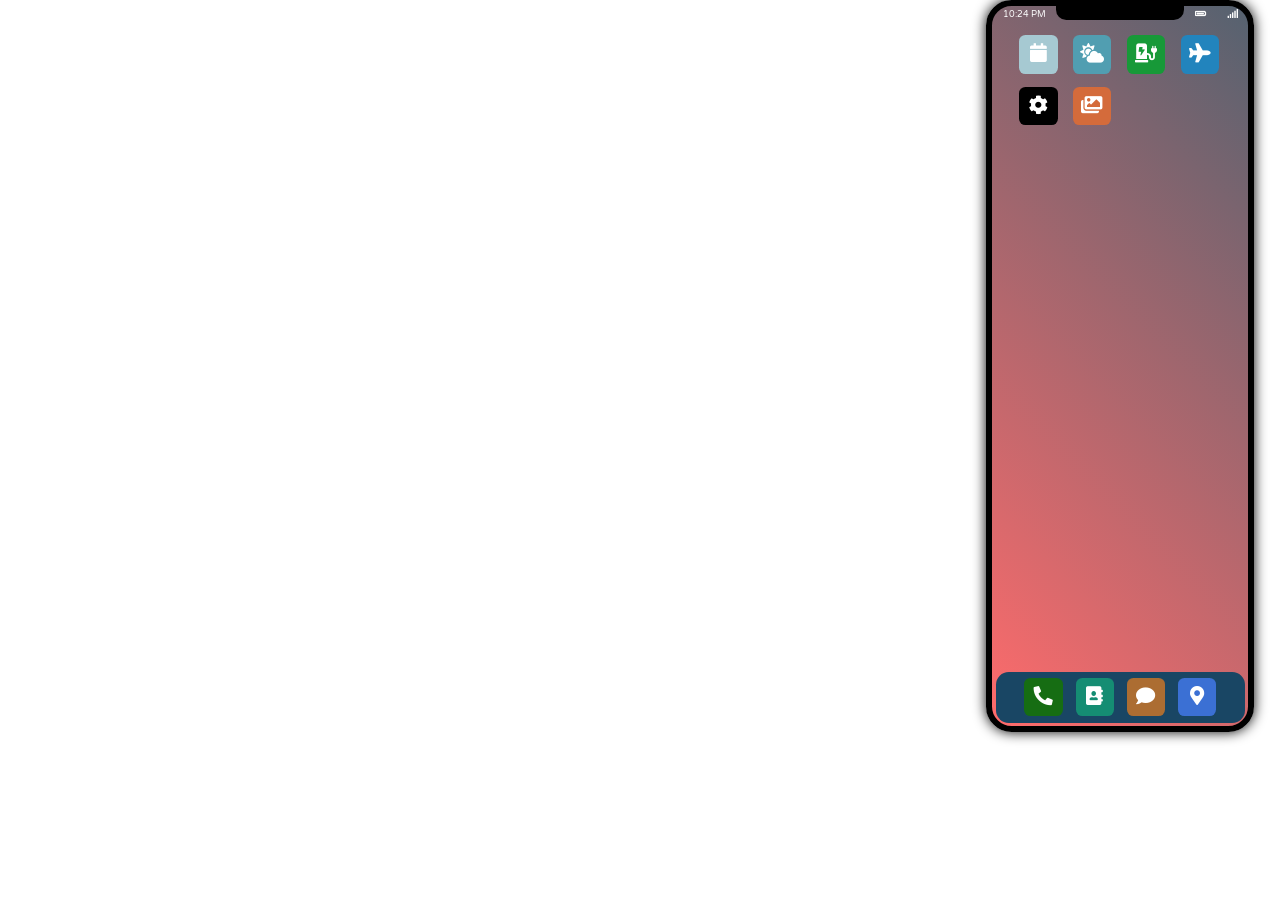
==== commit 35cf8d35: "fixed: ui issues" ====
--- a/index.html
+++ b/index.html
@@ -39,9 +39,7 @@
           <div class="app" id="appGalleryButton">
           <i class="fas fa-images"></i>
           </div>
-          <div class="app" id="appWidgetsButton">
-          <i class="fas fa-th-large"></i>
-          </div>
+         
         </div>
         <div id="fav">
           <div class="app" id="appPhoneButton">
@@ -60,7 +58,11 @@
       </div>
 
       <div id="appScreen">
+        <div id="appContacts">
+
+        </div>
         <!-- CONTACTS -->
+        
         <div id="appContacts">
           <div id="appContactsOverview">
             <h5>Contacts</h5>
@@ -183,26 +185,6 @@
 			<div class="gallery-grid" id="photoGrid"></div>
 		</div>
 
-		<!-- Widgets Panel -->
-		<div id="widgetsPanel" style="display:none;">
-			<div class="widgets-header">
-			<h5>Add Widgets</h5>
-			</div>
-			<div class="widgets-grid">
-			<div class="widget-item" data-widget="clock">
-				<i class="fas fa-clock"></i>
-				<span>Clock</span>
-			</div>
-			<div class="widget-item" data-widget="weather">
-				<i class="fas fa-cloud-sun"></i>
-				<span>Weather</span>
-			</div>
-			<div class="widget-item" data-widget="calendar">
-				<i class="fas fa-calendar"></i>
-				<span>Calendar</span>
-			</div>
-			</div>
-		</div>
 
 		 <!-- Messages App Main Screen -->
 		 <div id="appMessages" style="display:none;">
@@ -237,11 +219,12 @@
 				<i class="fas fa-info-circle"></i>
 			  </div>
 			</div>
+
 			
 			<div class="chat-messages" id="chatMessages">
 			  <!-- Chat messages will be populated here -->
 			</div>
-		
+      <div class="chat-input-container">
 			<div class="chat-input-area">
 			  <div class="chat-attachments">
 				<i class="fas fa-camera"></i>
@@ -254,6 +237,7 @@
 				<i class="fas fa-paper-plane" id="sendMessage"></i>
 			  </div>
 			</div>
+      </div>
 		  </div>
 		
 		  <!-- New Message Screen -->
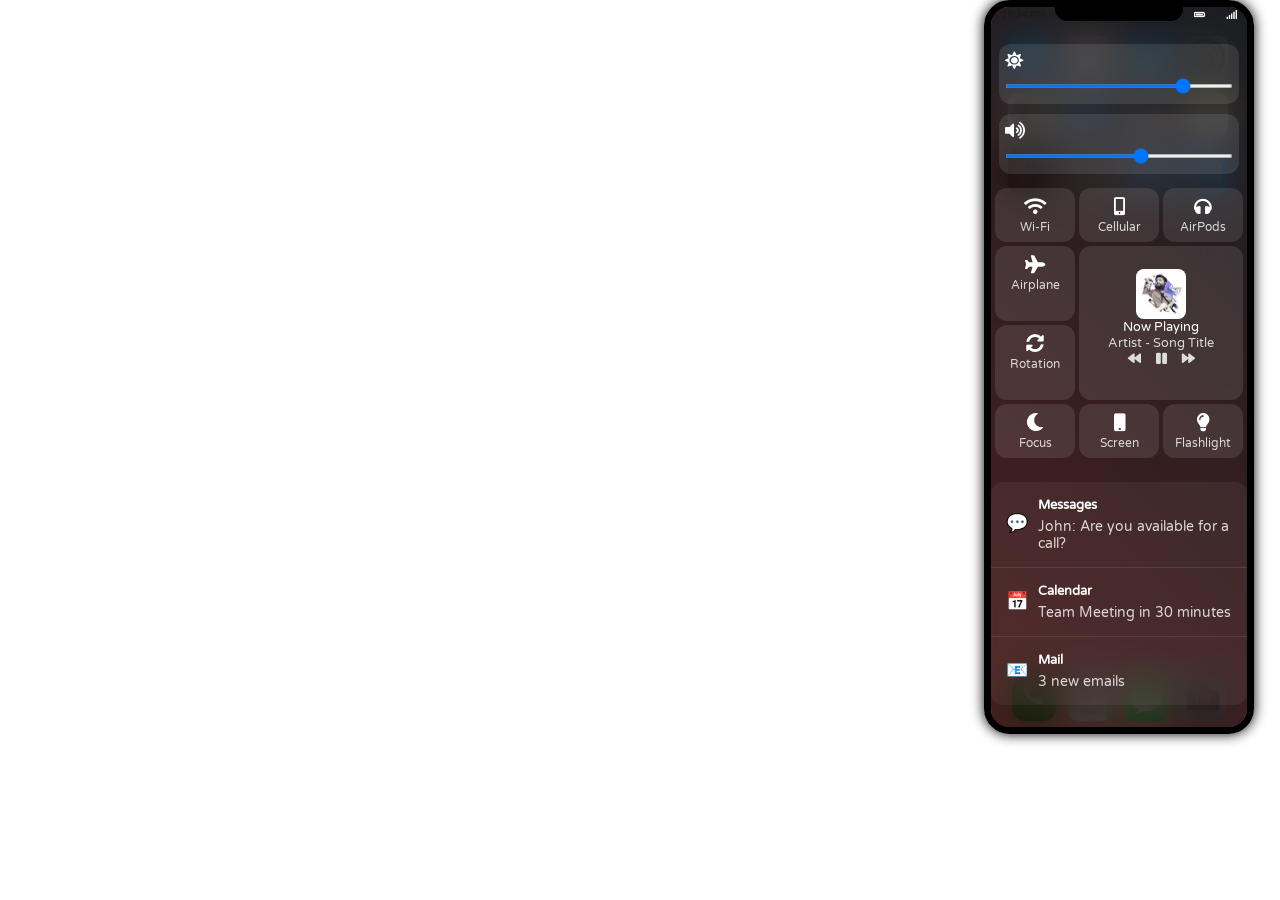
==== commit 3b315f83: "first commit" ====
--- a/index.html
+++ b/index.html
@@ -16,43 +16,174 @@
         <div id="headInfo">
          
           <i class="fas fa-battery-full" id="battery"></i>
+          <i class="fas fa-wifi hide-notification-item" id="wifi-signal"></i>
           <i class="fas fa-signal" id="signal"></i>
         </div>
       </div>
+      <!-- Add this right after the <div id="head"> in your HTML -->
+        <div id="notificationPanel" style="display: none;">
+          <div id="head">
+            <div id="clock">
+              <div class="time"></div>
+            </div>
+            <div id="notch"></div>
+            <div id="headInfo">
+             
+              <i class="fas fa-battery-full" id="battery"></i>
+              <i class="fas fa-wifi hide-notification-item" id="wifi-signal2"></i>
+              <i class="fas fa-signal" id="signal2"></i>
+            </div>
+          </div>
+          <!-- Sliders Section -->
+          <div class="slider-module" style="margin-top: 1.5rem;">
+            <div class="icon"><i class="fas fa-sun"></i></div>
+            <input type="range" class="notification-slider" value="80">
+          </div>
+          <div class="slider-module">
+            <div class="icon"><i class="fas fa-volume-up"></i></div>
+            <input type="range" class="notification-slider" value="60">
+          </div>
+        
+        
+          <!-- Control Modules Grid -->
+          <div class="module-grid">
+            <div class="module toggle-button" id="WifiButton">
+              <div class="icon"><i class="fas fa-wifi"></i></div>
+              <div class="label">Wi-Fi</div>
+            </div>
+            <div class="module toggle-button">
+              <div class="icon"><i class="fas fa-mobile-alt"></i></div>
+              <div class="label">Cellular</div>
+            </div>
+            <div class="module toggle-button">
+              <div class="icon"><i class="fas fa-headphones"></i></div>
+              <div class="label">AirPods</div>
+            </div>
+            <div class="module toggle-button" id="appAirplaneButton">
+              <div class="icon"><i class="fas fa-plane"></i></div>
+              <div class="label">Airplane</div>
+            </div>
+            <div class="module large">
+               <!-- Media Player -->
+          <div class="media-player">
+            <img src="./applogo/images.jpeg" class="album-art"></img>
+            <div class="media-info">
+              <div>Now Playing</div>
+              <div style="opacity: 0.8">Artist - Song Title</div>
+            </div>
+            <div class="media-controls">
+              <div><i class="fas fa-backward"></i></div>
+              <div><i class="fas fa-pause music-toggle"></i></div>
+              <div><i class="fas fa-forward"></i></div>
+            </div>
+          </div>
+            </div>
+            <div class="module toggle-button">
+              <div class="icon"><i class="fas fa-sync-alt"></i></div>
+              <div class="label">Rotation</div>
+            </div>
+            <div class="module toggle-button">
+              <div class="icon"><i class="fas fa-moon"></i></div>
+              <div class="label">Focus</div>
+            </div>
+            <div class="module toggle-button">
+              <div class="icon"><i class="fas fa-mobile"></i></div>
+              <div class="label">Screen</div>
+            </div>
+            <div class="module toggle-button">
+              <div class="icon"><i class="fas fa-lightbulb"></i></div>
+              <div class="label">Flashlight</div>
+            </div>
+          </div>
+        
+          <!-- Notifications -->
+          <div class="notification-group">
+            <div class="notification">
+              <div class="icon">💬</div>
+              <div class="notification-content">
+                <div class="notification-title">Messages</div>
+                <div class="notification-text">John: Are you available for a call?</div>
+              </div>
+            </div>
+            <div class="notification">
+              <div class="icon">📅</div>
+              <div class="notification-content">
+                <div class="notification-title">Calendar</div>
+                <div class="notification-text">Team Meeting in 30 minutes</div>
+              </div>
+            </div>
+            <div class="notification">
+              <div class="icon">📧</div>
+              <div class="notification-content">
+                <div class="notification-title">Mail</div>
+                <div class="notification-text">3 new emails</div>
+              </div>
+            </div>
+          </div>
+        </div>
       <div id="homeScreen">
         <div id="apps">
+          <div class="app" id="appAppStoreButton">
+            <!-- <i class="fas fa-calendar"></i> -->
+             <img src="./applogo/app-store.svg" alt="">
+          </div>
           <div class="app" id="appCalenderButton">
-            <i class="fas fa-calendar"></i>
+            <!-- <i class="fas fa-calendar"></i> -->
+             <img src="./applogo/calendar.svg" alt="">
           </div>
           <div class="app" id="appWeatherButton">
-            <i class="fas fa-cloud-sun"></i>
-          </div>
-          <div class="app" id="appChargeButton">
+            <!-- <i class="fas fa-cloud-sun"></i> -->
+            <img src="./applogo/weather.svg" alt="">
+          </div>
+          <!-- <div class="app" id="appChargeButton">
             <i class="fas fa-charging-station"></i>
           </div>
           <div class="app" id="appAirplaneButton">
             <i class="fas fa-plane"></i>
-          </div>
+          </div> -->
           <div class="app" id="appSettingsButton">
-          <i class="fas fa-cog"></i>
+          <img src="./applogo/settings.svg" alt="">
           </div>
           <div class="app" id="appGalleryButton">
-          <i class="fas fa-images"></i>
-          </div>
-         
+          <img src="./applogo/photos.svg" alt="">
+          </div>
+          <div class="app" id="appSafariButton">
+            <img src="./applogo/safari.svg" alt="">
+          </div>
+          <div class="app" id="appClockButton">
+            <img src="./applogo/clock.svg" alt="">
+          </div>
+          <div class="app" id="appNotesButton">
+            <img src="./applogo/notes.svg" alt="">
+          </div>
+          <div class="app" id="appVoiceMemoButton">
+            <img src="./applogo/voice-memos.svg" alt="">
+          </div>
+          <div class="app" id="appCalculatorButton">
+            <img src="./applogo/calculator.svg" alt="">
+          </div>
+          <div class="app" id="appFilesButton">
+            <img src="./applogo/files.svg" alt="">
+          </div>
+          <div class="app" id="appMailButton">
+            <img src="./applogo/mail.svg" alt="">
+          </div>
         </div>
         <div id="fav">
           <div class="app" id="appPhoneButton">
             <i class="fas fa-phone" style="rotate: 90deg;"></i>
           </div>
           <div class="app" id="appContactsButton">
-            <i class="fas fa-address-book"></i>
+            <!-- <i class="fas fa-address-book"></i> -->
+            <img src="./applogo/contacts.svg" alt="">
           </div>
           <div class="app" id="appMessagesButton">
-            <i class="fas fa-comment"></i>
+            <!-- <i class="fas fa-comment"></i> -->
+            <img src="./applogo/ios-message.svg" alt="">
           </div>
           <div class="app" id="appGpsButton">
-            <i class="fas fa-map-marker-alt"></i>
+            <!-- <i class="fas fa-map-marker-alt"></i> -->
+            <img src="./applogo/camera.svg" alt="">
           </div>
         </div>
       </div>
@@ -192,10 +323,9 @@
 			  <h5>Messages</h5>
 			  <div class="message-actions">
 				<i class="fas fa-edit" id="newMessageBtn"></i>
-				<i class="fas fa-search" id="searchMessagesBtn"></i>
 			  </div>
 			</div>
-			<div class="messages-search" style="display:none;">
+			<div class="messages-search">
 			  <input type="text" placeholder="Search messages" id="messageSearchInput"/>
 			</div>
 			<div class="messages-list" id="messagesList">
@@ -209,14 +339,12 @@
 			  <div class="chat-header-left">
 				<i class="fas fa-chevron-left" id="backToMessages"></i>
 				<div class="chat-contact">
+          <img src="./applogo/images.jpeg" class="chat-contact-img">
 				  <div class="chat-contact-name"></div>
-				  <div class="chat-contact-status">online</div>
 				</div>
 			  </div>
 			  <div class="chat-header-right">
-				<i class="fas fa-phone" style="rotate: 90deg;"></i>
 				<i class="fas fa-video"></i>
-				<i class="fas fa-info-circle"></i>
 			  </div>
 			</div>
 
@@ -410,7 +538,7 @@
 
       </div>
 
-      <div id="homeButton"></div>
+      <div id="homeButtonDiv"><div id="homeButton"></div></div>
     </div>
     <script>
       
--- a/css/app.css
+++ b/css/app.css
@@ -6,6 +6,7 @@
 @import url('./app/gallery.css');
 @import url('./app/weather.css');
 @import url('./app/widgetpanel.css');
+@import url('./app/notificationPanel.css');
 
 @font-face {
 	font-family: 'Varela Round';
@@ -25,18 +26,23 @@
 
 :root {
 	--border: rgb(0, 0, 0);
-	--font: #fff;
-	--background: rgba(0, 0, 0, 0.774);
+	--font: #343434;
+	--background: rgb(244, 244, 244);
 	--button: rgb(0, 0, 0);
+	--button-text: rgb(255, 255, 255);
+	--input-background: #e8e8e8;
 	--wallpaper: linear-gradient(45deg, #ff6b6b, #556270);
-	--fav: rgb(25, 70, 100);
-	--fav-dark: rgb(17, 47, 66);
+	--primary: #0d6efd;
+	--secondary: #495057;
+	--fav: rgb(109, 153, 253);
+	--fav-dark: rgb(55, 92, 177);
 	--red: rgb(207, 102, 102);
 }
 [data-theme="dark"] {
 	--background: #121212;
 	--font: #ffffff;
 	--border: #333333;
+	--button-text: #efefef;
 	--hover: #1f1f1f;
 	--primary: #0d6efd;
 	--secondary: #495057;
@@ -65,7 +71,7 @@
 	position: absolute;
 	width: 20vw;
 	height: 80vh;
-	border: 0.5vw solid var(--border);
+	border: 0.6vw solid var(--border);
 	right: 2vw;
 	/* bottom: -29vw; */
 	border-radius: 2vw;
@@ -78,7 +84,7 @@
 	justify-content: center;
 	height: 1vw;
 	font-size: 0.7vw;
-	border-radius: 0.8vw 0.8vw 0 0;
+	border-radius: 1.4vw 1.4vw 0 0;
 }
 #head > div {
 	text-align: center;
@@ -87,8 +93,9 @@
 #notch {
 	background-color: #000;
 	min-height: 100%;
-	border-bottom-left-radius: 0.8vw;
-	border-bottom-right-radius: 0.8vw;
+	z-index: 1000;
+	border-bottom-left-radius: 1vw;
+	border-bottom-right-radius: 1vw;
 	width: 50%;
 }
 #clock{
@@ -113,49 +120,52 @@
 #homeScreen {
 	min-height: calc(100% - 1vw);
 	position: relative;
-	border-radius: 0 0  0.8vw 0.8vw;
+	border-radius: 0 0  1.4vw 1.4vw;
 }
 #appScreen {
 	min-height: calc(100% - 1vw );
 	max-height: calc(100% - 1vw);
 	overflow: auto;
-	padding: 0 0.5vw;
 	position: relative;
 	background: var(--background);
-	border-radius:  0 0 0.8vw 0.8vw;
+	border-radius:  0 0 1.4vw 1.4vw;
 	
 }
 #appScreen::-webkit-scrollbar {
 	display: none;
 }
-input{
-	color: var(--font);
-}
-input[type='text'] {
+#appScreen input[type='text']{
+	color: var(--font);
+}
+/* #appScreen input[type='text'] {
 	width: calc(100% - 0.5vw);
 	margin: 0.25vw 0;
-	background-color: var(--fav-dark);
+	background-color: var(--background);
 	border: 0;
 	padding: 1vw 0.25vw;
 	color: var(--font);
 	border-radius: 0.25vw;
 	font-size: 0.75vw;
 	color: var(--font);
-}
+} */
 input[type='text']::placeholder{
   padding: 0 2%;
   color: var(--font);
 
 }
+#homeButtonDiv {
+	display: flex;
+	justify-content: center;
+}
 #homeButton {
 	position: absolute;
 	bottom: 0;
-	width: 2vw;
-	height: 2vw;
-	left: calc(100% / 2 - 1vw);
+	width: 4vw;
+	/* height: 2vw; */
+	/* left: calc(100% / 2 - 1vw); */
 	bottom: 0;
-	border: 0.1vw solid var(--border);
-	border-radius: 100%;
+	border: 0.15vw solid var(--border);
+	/* border-radius: 100%; */
 	background-color: var(--button);
 	opacity: 0.25;
 	margin: 0.5vw 0;
@@ -177,7 +187,7 @@
 #apps {
   display: grid;
   grid-template-columns: 1fr 1fr 1fr 1fr;
-  padding: 4% 8%;
+  padding: 4% 4%;
 	/* display: flex;
 	flex-direction: row;
 	flex-wrap: wrap;
@@ -188,17 +198,15 @@
 	position: absolute;
 	bottom: 0;
 	width: calc(100% - 0.5vw);
-	margin: 0.25vw;
+	margin: 0.17vw;
 	height: 4vw;
-	background-color: var(--fav);
-	border-radius: 1vw;
 }
 .app {
 	background-color: #000;
-	width: 3vw;
-	height: 3vw;
+	width: 3.4vw;
+	height: 3.4vw;
 	margin: 0.5vw;
-	border-radius: 0.5vw;
+	border-radius: 1vw;
 	text-align: center;
 	font-size: 1.5vw;
 	line-height: 3vw;
@@ -211,8 +219,8 @@
 }
 #fav > .app {
 	margin: 0.5vw;
-	width: 3vw;
-	height: 3vw;
+	width: 3.4vw;
+	height: 3.4vw;
 	line-height: 3vw;
 }
 #appPhoneButton {
@@ -220,29 +228,5 @@
 }
 #appPhoneButton i{
 	rotate: 90deg;
-}
-#appContactsButton {
-	background-color: rgb(21, 141, 115);
-}
-#appMessagesButton {
-	background-color: rgb(172, 109, 50);
-}
-#appAirplaneButton {
-	background-color: rgb(34, 132, 189);
-}
-#appChargeButton {
-	background-color: rgb(23, 153, 56);
-}
-#appCalenderButton{
-  background-color: rgb(166, 201, 210);
-}
-#appWeatherButton {
-	background-color: rgb(81, 158, 177);
-}
-#appGpsButton {
-	background-color: rgb(59, 112, 212);
-}
-
-#appGalleryButton{
-  background-color: rgb(212, 107, 59);
-}
+	color: white;
+}
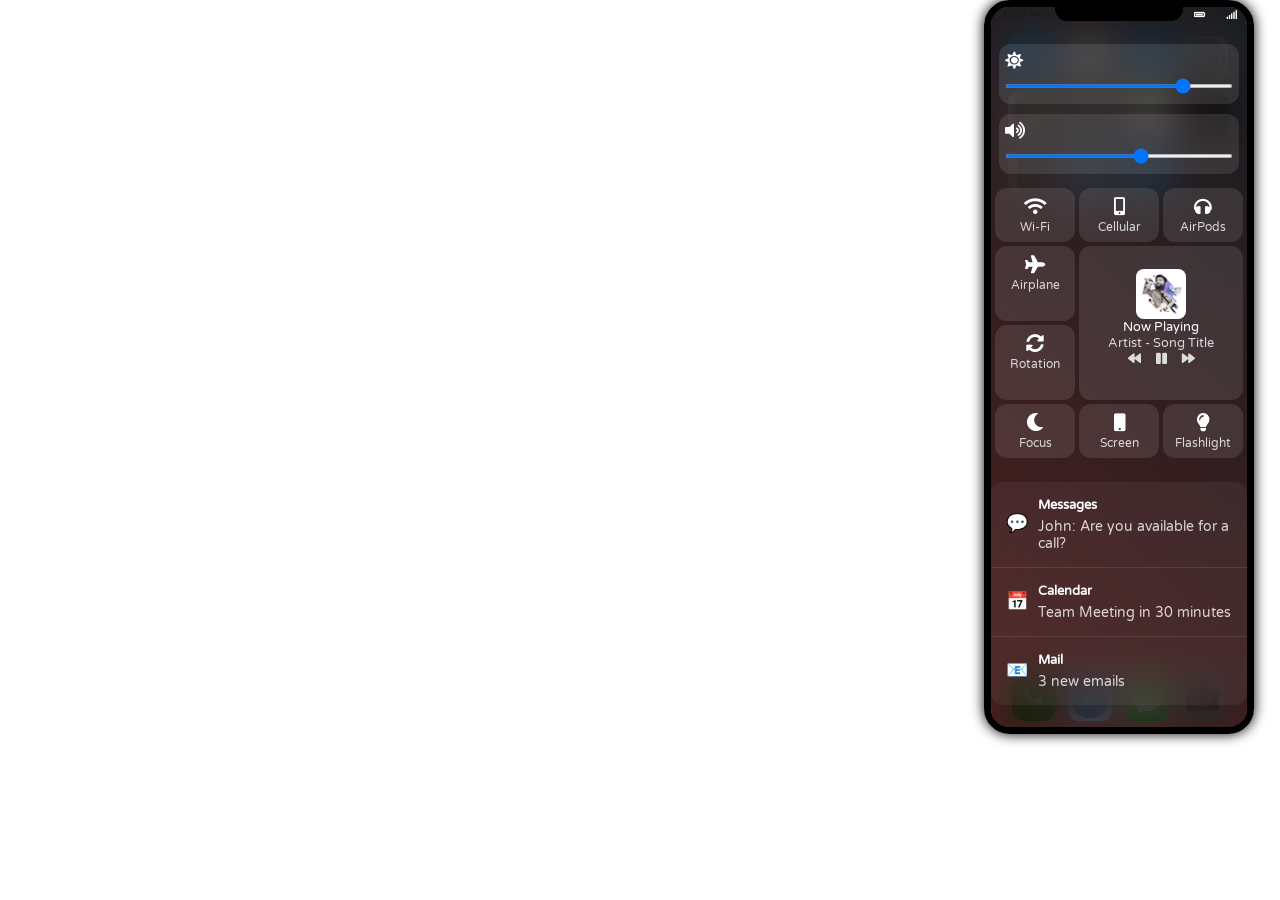
==== commit a13eff99: "added: camera app" ====
--- a/index.html
+++ b/index.html
@@ -147,9 +147,7 @@
           <div class="app" id="appGalleryButton">
           <img src="./applogo/photos.svg" alt="">
           </div>
-          <div class="app" id="appSafariButton">
-            <img src="./applogo/safari.svg" alt="">
-          </div>
+         
           <div class="app" id="appClockButton">
             <img src="./applogo/clock.svg" alt="">
           </div>
@@ -173,15 +171,17 @@
           <div class="app" id="appPhoneButton">
             <i class="fas fa-phone" style="rotate: 90deg;"></i>
           </div>
-          <div class="app" id="appContactsButton">
-            <!-- <i class="fas fa-address-book"></i> -->
+          <!-- <div class="app" id="appContactsButton">
             <img src="./applogo/contacts.svg" alt="">
+          </div> -->
+          <div class="app" id="appSafariButton">
+            <img src="./applogo/safari.svg" alt="">
           </div>
           <div class="app" id="appMessagesButton">
             <!-- <i class="fas fa-comment"></i> -->
             <img src="./applogo/ios-message.svg" alt="">
           </div>
-          <div class="app" id="appGpsButton">
+          <div class="app" id="appCameraButton">
             <!-- <i class="fas fa-map-marker-alt"></i> -->
             <img src="./applogo/camera.svg" alt="">
           </div>
@@ -223,11 +223,49 @@
           </div>
         </div>
         <!-- CONTACTS END -->
+
+        <div class="camera-container" id="appCamera" style="display: none;">
+          <div class="top-controls">
+            <span>⚡️ OFF</span>
+            <span>4K</span>
+            <span>24 FPS</span>
+          </div>
+          
+          <div class="viewfinder"></div>
+          
+          <div class="bottom-controls">
+            <div class="histogram"></div>
+            
+            <div class="camera-settings">
+              <span>1/80</span>
+              <span>ISO 200</span>
+              <span>EV 0.0</span>
+              <span>AUTO F</span>
+              <span>AWB</span>
+            </div>
+            
+            <div class="capture-area">
+              <div class="thumbnail"></div>
+              <div class="capture-button"></div>
+              <div class="mode-switch">🎥</div>
+            </div>
+          </div>
+        </div>
 		 <!-- Settings App -->
      <div id="appSettings">
       <div class="settings-header">
           <h5>Settings</h5>
-          <input type="text" placeholder="Search settings" id="settingsSearch"/>
+          <input type="text" placeholder="Search" id="settingsSearch"/>
+      </div>
+      <div class="settings-self-info">
+        <img src="./applogo/images.jpeg" alt="">
+        <div class="info">
+          <h5>Dhanashree</h5>
+          <span>Apple Account, iCloud, and more</span>
+        </div>
+        <div>
+          <i class="fas fa-chevron-right"></i>
+        </div>
       </div>
 
       <div class="settings-list">
@@ -403,43 +441,39 @@
 		  </div>
 		   <!-- Phone App Main Screen -->
   <div id="phoneApp" style="display:none;">
-    <div class="phone-tabs">
-      <div class="tab active" data-tab="favorites">
-        <i class="fas fa-star"></i>
-        <span>Favorites</span>
-      </div>
-      <div class="tab" data-tab="recents">
-        <i class="fas fa-clock"></i>
-        <span>Recents</span>
-      </div>
-      <div class="tab" data-tab="contacts">
-        <i class="fas fa-address-book"></i>
-        <span>Contacts</span>
-      </div>
-      <div class="tab" data-tab="keypad">
-        <i class="fas fa-th"></i>
-        <span>Keypad</span>
-      </div>
-    </div>
 
     <!-- Favorites Screen -->
     <div class="phone-screen active" id="favoritesScreen">
+      <div class="favorites-list-header">
+        <div class="menu">
+          <i class="fas fa-plus"></i>
+          <span>Edit</span>
+        </div>
+        <div class="label">
+          <h5>Favorites</h5>
+        </div>
+
+      </div>
       <div class="favorites-list">
         <!-- Favorites will be populated here -->
       </div>
-      <button class="add-favorite-btn">
-        <i class="fas fa-plus"></i> Add Favorite
-      </button>
+    
     </div>
 
     <!-- Recents Screen -->
     <div class="phone-screen" id="recentsScreen">
+      <div class="recents-list-header">
+        <span>Clear</span>
+        <div class="sort">
+          <span class="sort-option active" data-sort="all">All</span>
+          <span class="sort-option" data-sort="missed">Missed</span>
+        </div>
+        <span>Done</span>
+      </div>
       <div class="recents-list">
         <!-- Recent calls will be populated here -->
       </div>
-      <button class="clear-recents-btn">
-        <i class="fas fa-trash"></i> Clear
-      </button>
+     
     </div>
 
     <!-- Contacts Screen -->
@@ -451,16 +485,13 @@
       <div class="contacts-list">
         <!-- Contacts will be populated here -->
       </div>
-      <button class="add-contact-btn">
-        <i class="fas fa-plus"></i> Add Contact
-      </button>
     </div>
 
     <!-- Keypad Screen -->
     <div class="phone-screen" id="keypadScreen">
       <div class="keypad-display">
         <input type="tel" id="phoneNumber" readonly/>
-        <i class="fas fa-backspace" id="backspace"></i>
+        <i class="fas fa-backspace" id="backspace" style="font-size: large;"></i>
       </div>
       <div class="keypad-grid">
         <!-- Keypad buttons will be generated here -->
@@ -468,6 +499,24 @@
       <button class="call-btn">
         <i class="fas fa-phone" style="rotate: 90deg;"></i>
       </button>
+    </div>
+    <div class="phone-tabs">
+      <div class="tab active" data-tab="favorites">
+        <i class="fas fa-star"></i>
+        <span>Favorites</span>
+      </div>
+      <div class="tab" data-tab="recents">
+        <i class="fas fa-clock"></i>
+        <span>Recents</span>
+      </div>
+      <div class="tab" data-tab="contacts">
+        <i class="fas fa-address-book"></i>
+        <span>Contacts</span>
+      </div>
+      <div class="tab" data-tab="keypad">
+        <i class="fas fa-th"></i>
+        <span>Keypad</span>
+      </div>
     </div>
   </div>
 
--- a/css/app.css
+++ b/css/app.css
@@ -7,6 +7,7 @@
 @import url('./app/weather.css');
 @import url('./app/widgetpanel.css');
 @import url('./app/notificationPanel.css');
+@import url('./app/camera.css');
 
 @font-face {
 	font-family: 'Varela Round';
@@ -33,6 +34,7 @@
 	--input-background: #e8e8e8;
 	--wallpaper: linear-gradient(45deg, #ff6b6b, #556270);
 	--primary: #0d6efd;
+	--primary-font: #efefef;
 	--secondary: #495057;
 	--fav: rgb(109, 153, 253);
 	--fav-dark: rgb(55, 92, 177);
